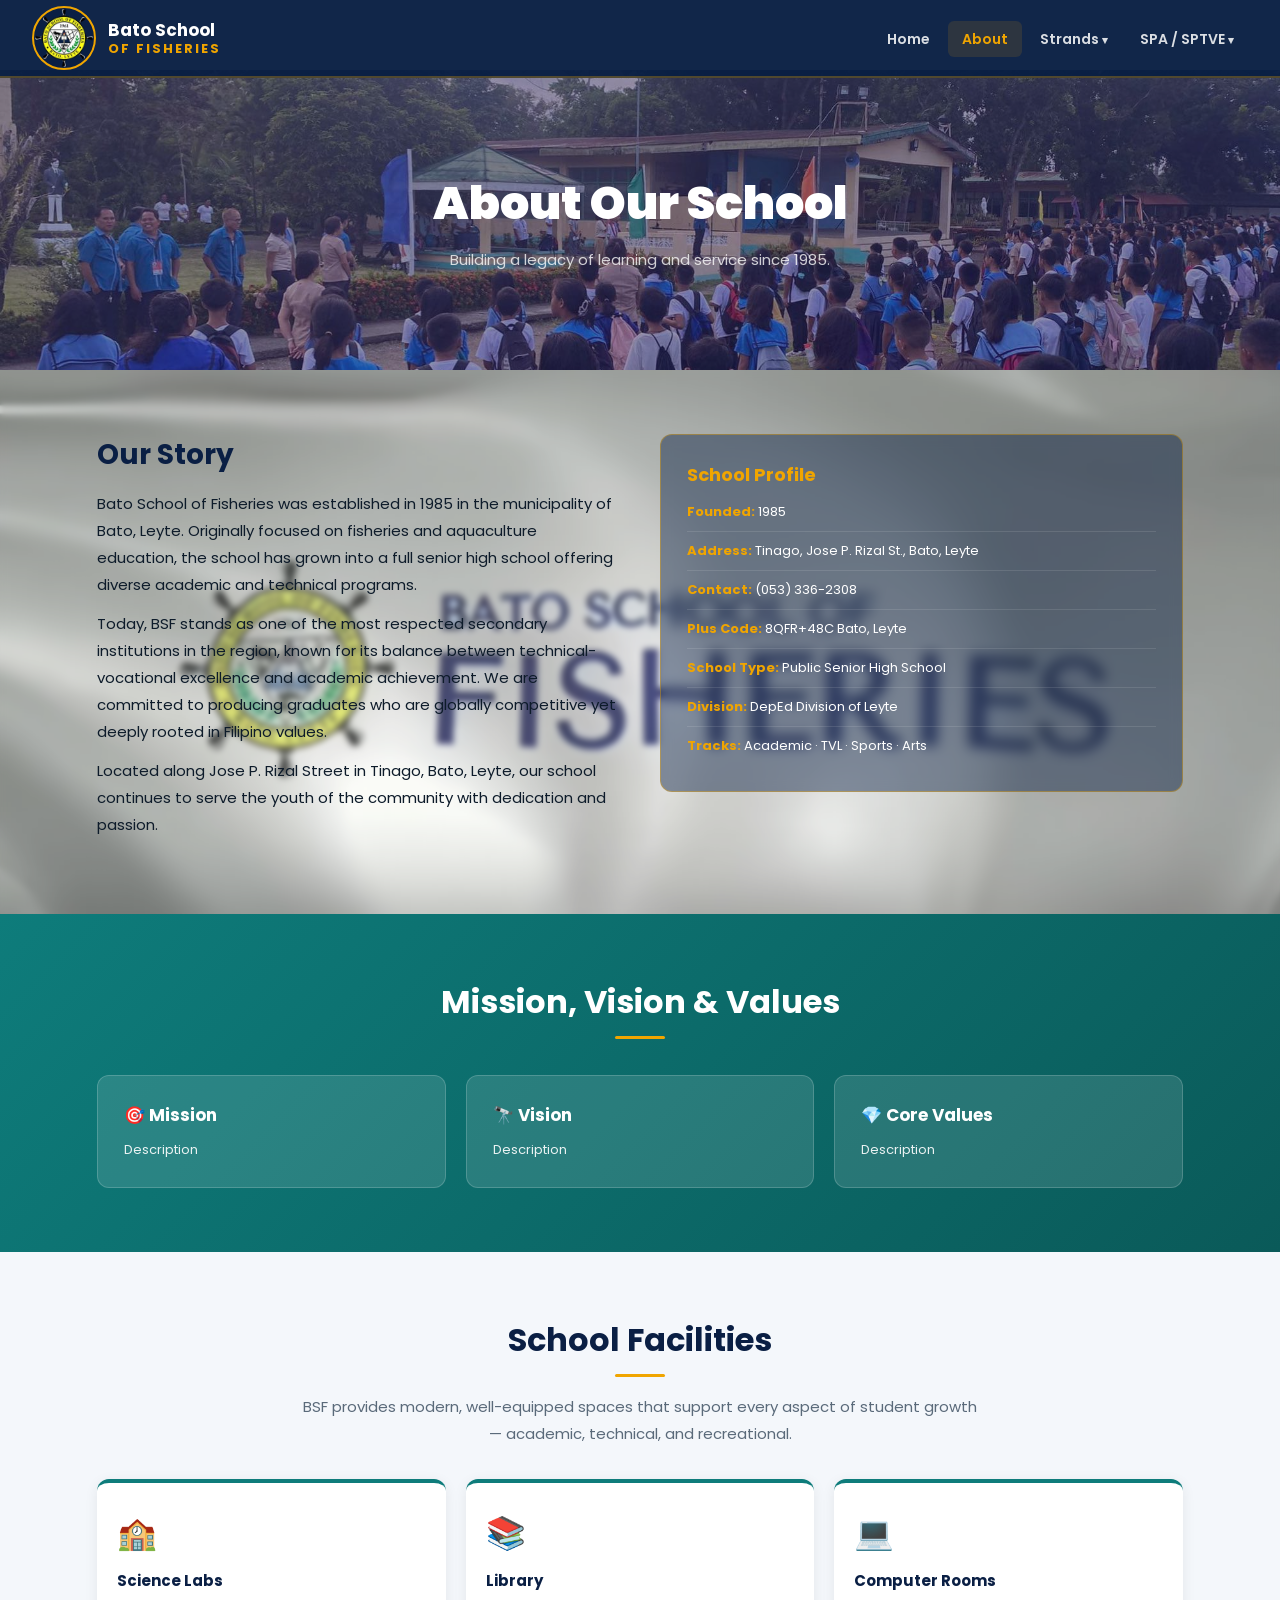
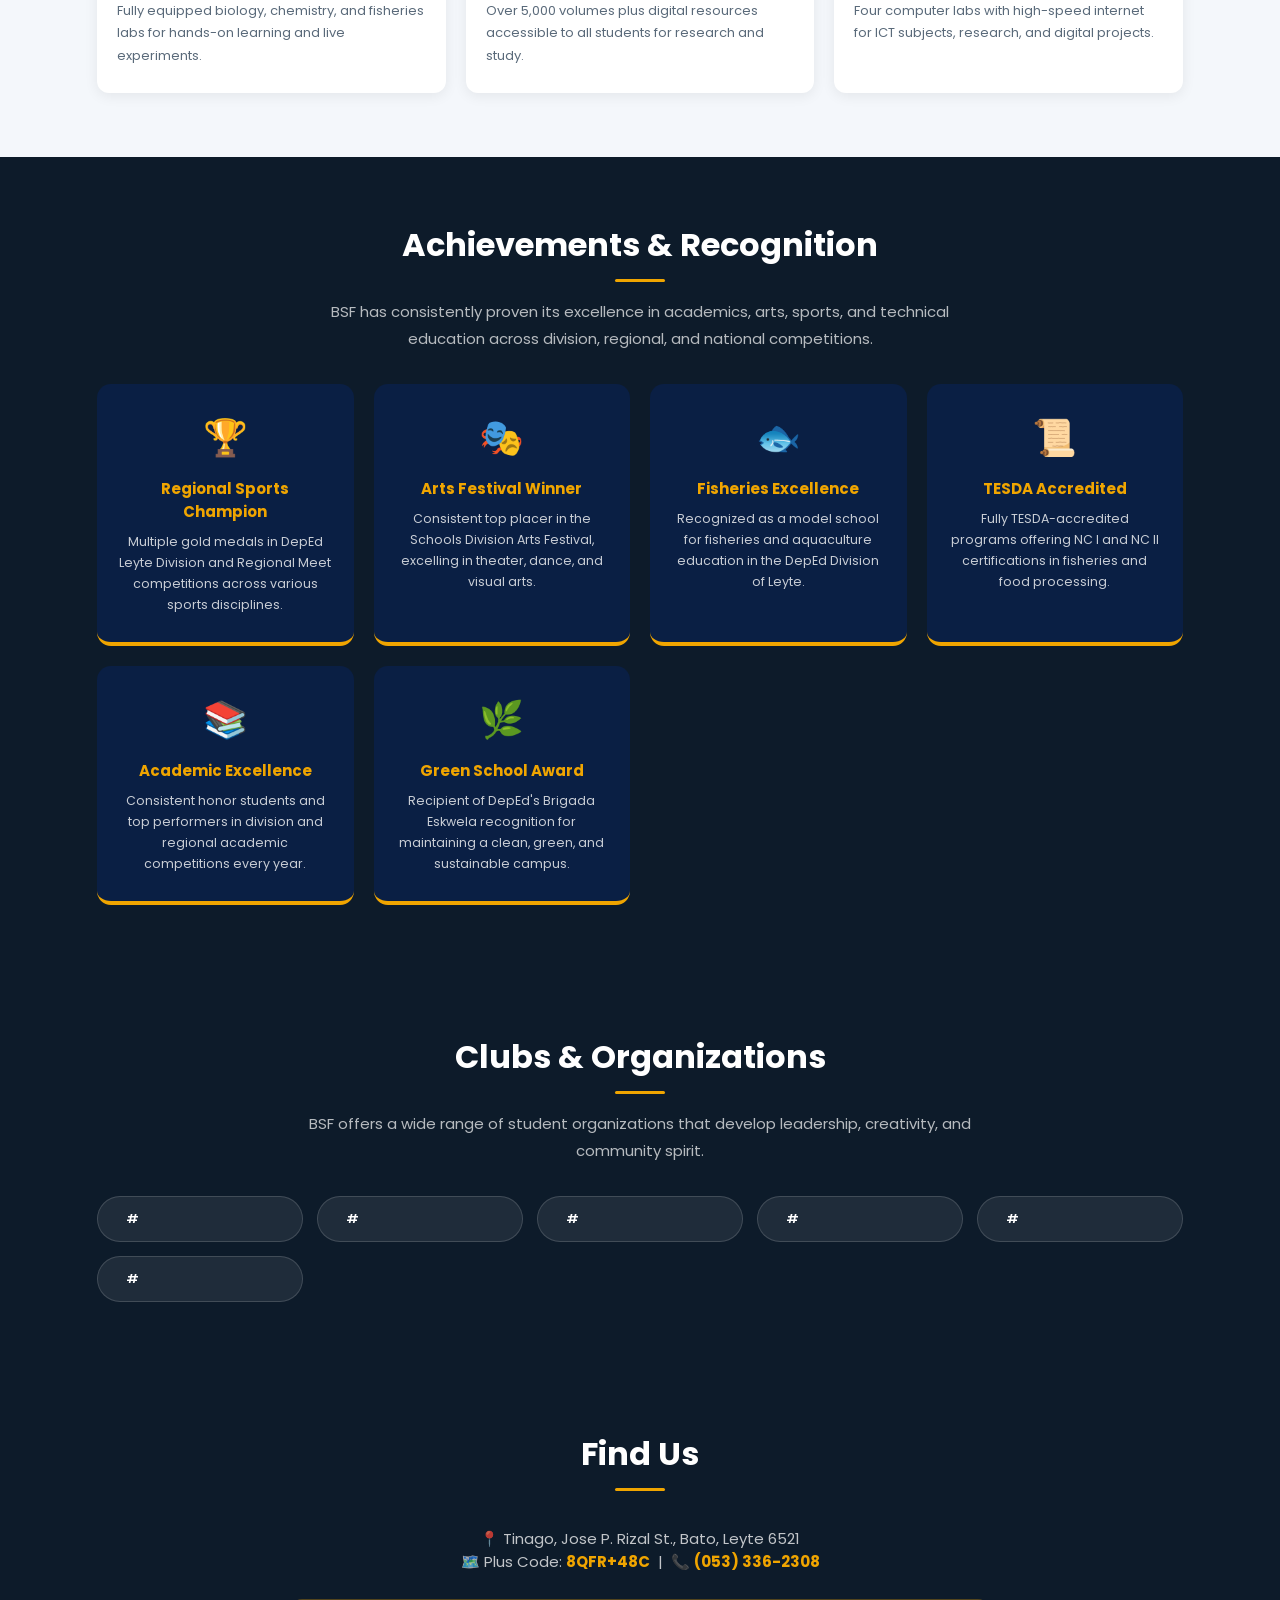
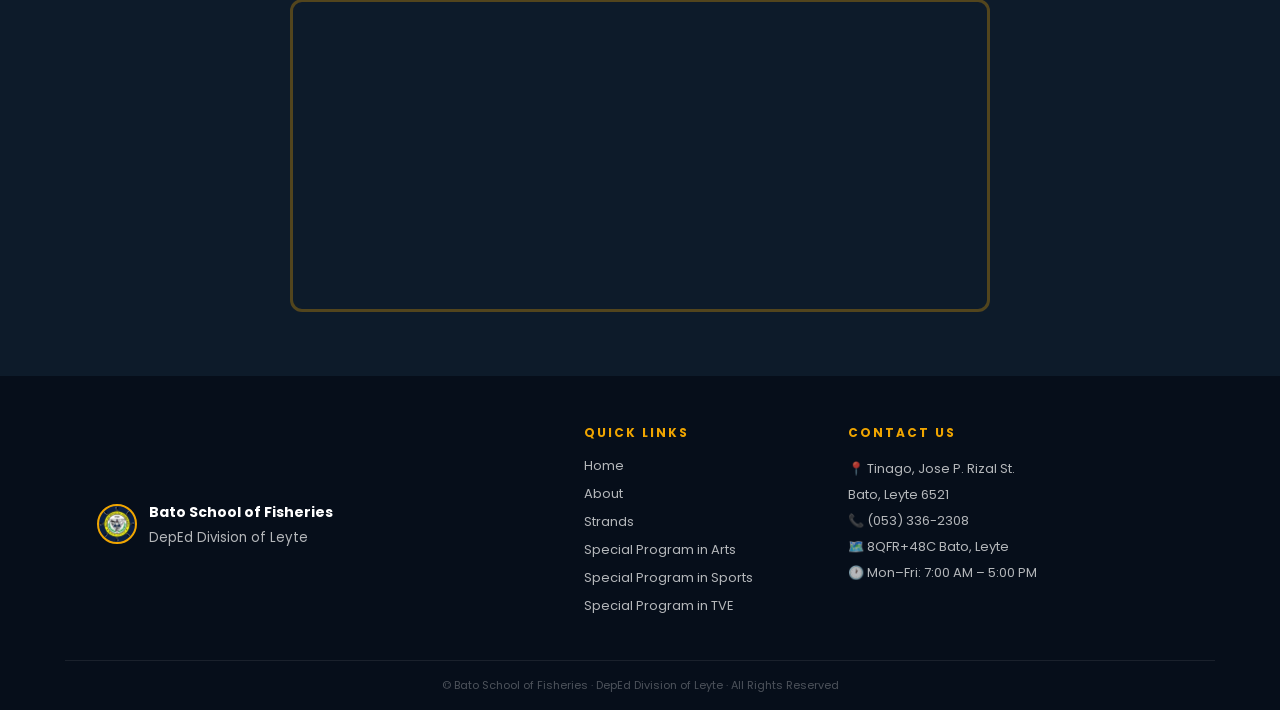
==== about.html @ 80e3314a "Initial commit without oversized video history" ====
<!DOCTYPE html>
<html lang="en">
<head>
  <meta charset="UTF-8" />
  <meta name="viewport" content="width=device-width, initial-scale=1.0" />
  <title>About — Bato School of Fisheries</title>
  <link rel="stylesheet" href="style.css" />
  <style>
    /* ── TIMELINE ── */
    .timeline {
      position: relative;
      max-width: 780px;
      margin: 0 auto;
      padding: 10px 0;
    }
    .timeline::before {
      content: '';
      position: absolute;
      left: 50%;
      top: 0; bottom: 0;
      width: 3px;
      background: linear-gradient(to bottom, var(--gold), var(--teal));
      transform: translateX(-50%);
      border-radius: 2px;
    }
    .tl-item {
      display: flex;
      justify-content: flex-end;
      padding-right: calc(50% + 28px);
      margin-bottom: 36px;
      position: relative;
      opacity: 0;
      transform: translateX(-24px);
      transition: opacity 0.6s ease, transform 0.6s ease;
    }
    .tl-item.right {
      justify-content: flex-start;
      padding-right: 0;
      padding-left: calc(50% + 28px);
      transform: translateX(24px);
    }
    .tl-item.visible {
      opacity: 1;
      transform: translateX(0);
    }
    .tl-dot {
      position: absolute;
      left: 50%;
      top: 16px;
      width: 16px; height: 16px;
      background: var(--gold);
      border: 3px solid var(--white);
      border-radius: 50%;
      transform: translateX(-50%);
      box-shadow: 0 0 0 3px var(--gold);
      z-index: 2;
    }
    .tl-card {
      background: var(--white);
      border-radius: 12px;
      padding: 16px 20px;
      max-width: 300px;
      box-shadow: 0 4px 18px rgba(0,0,0,0.09);
      border-top: 4px solid var(--teal);
    }
    .tl-item.right .tl-card { border-top-color: var(--gold); }
    .tl-year {
      font-size: 12px;
      font-weight: 800;
      color: var(--teal);
      text-transform: uppercase;
      letter-spacing: 1.5px;
      margin-bottom: 5px;
    }
    .tl-item.right .tl-year { color: var(--gold); }
    .tl-card h4 { font-size: 14px; font-weight: 700; color: var(--navy); margin-bottom: 5px; }
    .tl-card p  { font-size: 12.5px; color: var(--gray); line-height: 1.6; }

    @media (max-width: 600px) {
      .timeline::before { left: 18px; }
      .tl-item, .tl-item.right {
        justify-content: flex-start;
        padding-left: 48px;
        padding-right: 0;
        transform: translateY(16px);
      }
      .tl-dot { left: 18px; }
      .tl-card { max-width: 100%; }
    }

    /* ── ACHIEVEMENTS ── */
    .achieve-grid {
      display: grid;
      grid-template-columns: repeat(auto-fit, minmax(220px, 1fr));
      gap: 20px;
    }
    .achieve-card {
      background: var(--navy);
      border-radius: 14px;
      padding: 26px 22px;
      text-align: center;
      border-bottom: 4px solid var(--gold);
      transition: transform 0.3s ease, box-shadow 0.3s ease;
    }
    .achieve-card:hover { transform: translateY(-5px); box-shadow: 0 12px 30px rgba(0,0,0,0.18); }
    .achieve-icon { font-size: 36px; margin-bottom: 12px; display: block; }
    .achieve-card h4 { font-size: 15px; font-weight: 700; color: var(--gold); margin-bottom: 8px; }
    .achieve-card p  { font-size: 12.5px; color: rgba(255,255,255,0.78); line-height: 1.7; }

    /* ── CLUBS ── */
    .clubs-grid {
      display: grid;
      grid-template-columns: repeat(auto-fit, minmax(175px, 1fr));
      gap: 14px;
    }
    .club-pill {
      display: flex;
      align-items: center;
      gap: 10px;
      background: rgba(255,255,255,0.08);
      border: 1.5px solid rgba(255,255,255,0.15);
      border-radius: 50px;
      padding: 12px 18px;
      font-size: 13px;
      font-weight: 600;
      color: var(--white);
      transition: background 0.25s ease, border-color 0.25s ease, transform 0.25s ease;
    }
    .club-pill:hover {
      background: rgba(240,165,0,0.15);
      border-color: var(--gold);
      transform: translateY(-2px);
    }
    .club-pill span { font-size: 20px; flex-shrink: 0; }
  </style>
</head>
<body>

<nav class="navbar">
  <a href="index.html" class="nav-brand">
    <div class="logo-circle">
      <img src="Pictures/bsflogoo.png" alt="BSF Logo">
    </div>
    <div class="school-name">
      <span class="top">Bato School</span>
      <span class="bot">of Fisheries</span>
    </div>
  </a>
  <ul class="nav-menu" id="navMenu">
    <li><a href="index.html">Home</a></li>
    <li><a href="about.html">About</a></li>
    <li class="dropdown">
      <a href="strands.html" class="spa-btn">Strands</a>
      <div class="dropdown-box">
        <span class="dropdown-label">Academic Track</span>
        <a href="strands.html?tab=academic#humss">🎓 HUMSS &amp; Comm Arts</a>
        <a href="strands.html?tab=academic#abm">💼 Business &amp; Entrep</a>
        <a href="strands.html?tab=academic#stem">🔬 STEM</a>
        <hr class="dropdown-divider">
        <span class="dropdown-label">Tech-Vocational Track</span>
        <a href="strands.html?tab=techpro#agriculture-fishery">🐟 Agriculture &amp; Fishery</a>
        <a href="strands.html?tab=techpro#family-consumer">🏠 Family &amp; Consumer Sci</a>
        <a href="strands.html?tab=techpro#industrial-arts">🛠️ Industrial Arts</a>
        <hr class="dropdown-divider">
        <span class="dropdown-label">Alternative Learning</span>
        <a href="strands.html?tab=als#als-block">📋 ALS</a>
      </div>
    </li>
    <li class="dropdown">
      <a href="#" class="spa-btn">SPA / SPTVE</a>
      <div class="dropdown-box">
        <span class="dropdown-label">Special Program in Arts</span>
        <a href="arts.html">Special Program in Arts</a>
        <hr class="dropdown-divider">
        <span class="dropdown-label">Special Program in Sports</span>
        <a href="sports.html">Special Program in Sports</a>
        <hr class="dropdown-divider">
        <span class="dropdown-label">Technical-Vocational</span>
        <a href="sptve.html">Special Program in TVE</a>
      </div>
    </li>
  </ul>
  <div class="hamburger" id="hamburger">
    <span></span><span></span><span></span>
  </div>
</nav>

<div class="page-body">

  <!-- HERO -->
  <div class="inner-hero about-hero">
    <div class="overlay"></div>
    <div class="inner-hero-text">
      <h1>About Our School</h1>
      <p>Building a legacy of learning and service since 1985.</p>
    </div>
  </div>

  <!-- OUR STORY -->
  <section class="sec-light" style="background-image: url('Pictures/Bato School of Fisheries.jpg'); background-size: cover; background-position: center; position: relative;">
    <div style="position:absolute; inset:0; backdrop-filter: blur(3px); background: rgba(255,255,255,0.26);"></div>
    <div class="container" style="position:relative; z-index:1;">
      <div class="two-col">
        <div class="about-text">
          <h2>Our Story</h2>
          <p>Bato School of Fisheries was established in 1985 in the municipality of Bato, Leyte. Originally focused on fisheries and aquaculture education, the school has grown into a full senior high school offering diverse academic and technical programs.</p>
          <p>Today, BSF stands as one of the most respected secondary institutions in the region, known for its balance between technical-vocational excellence and academic achievement. We are committed to producing graduates who are globally competitive yet deeply rooted in Filipino values.</p>
          <p>Located along Jose P. Rizal Street in Tinago, Bato, Leyte, our school continues to serve the youth of the community with dedication and passion.</p>
        </div>
        <div class="info-box" style="background: rgba(10,31,68,0.45); backdrop-filter: blur(6px); border: 1px solid rgba(240,165,0,0.4);">
          <h3>School Profile</h3>
          <ul>
            <li><b>Founded:</b> 1985</li>
            <li><b>Address:</b> Tinago, Jose P. Rizal St., Bato, Leyte</li>
            <li><b>Contact:</b> (053) 336-2308</li>
            <li><b>Plus Code:</b> 8QFR+48C Bato, Leyte</li>
            <li><b>School Type:</b> Public Senior High School</li>
            <li><b>Division:</b> DepEd Division of Leyte</li>
            <li><b>Tracks:</b> Academic · TVL · Sports · Arts </li>
          </ul>
        </div>
      </div>
    </div>
  </section>

  <!-- MISSION VISION VALUES -->
  <section class="sec-teal">
    <div class="container">
      <h2 class="sec-title white">Mission, Vision &amp; Values</h2>
      <div class="mvv">
        <div class="mvv-card"><h3>🎯 Mission</h3><p>Description</p></div>
        <div class="mvv-card"><h3>🔭 Vision</h3><p>Description</p></div>
        <div class="mvv-card"><h3>💎 Core Values</h3><p>Description</p></div>
      </div>
    </div>
  </section>

  <!-- SCHOOL FACILITIES — clean cards, no photo placeholders -->
  <section class="sec-light">
    <div class="container">
      <h2 class="sec-title">School Facilities</h2>
      <p class="sec-desc">BSF provides modern, well-equipped spaces that support every aspect of student growth — academic, technical, and recreational.</p>
      <div class="cards">
        <div class="card reveal-card"><div class="card-icon">🏫</div><h3>Science Labs</h3><p>Fully equipped biology, chemistry, and fisheries labs for hands-on learning and live experiments.</p></div>
        <div class="card reveal-card"><div class="card-icon">📚</div><h3>Library</h3><p>Over 5,000 volumes plus digital resources accessible to all students for research and study.</p></div>
        <div class="card reveal-card"><div class="card-icon">💻</div><h3>Computer Rooms</h3><p>Four computer labs with high-speed internet for ICT subjects, research, and digital projects.</p></div>
        
      </div>
    </div>
  </section>

  <!-- ACHIEVEMENTS & AWARDS -->
  <section class="sec-dark reveal">
    <div class="container">
      <h2 class="sec-title white">Achievements &amp; Recognition</h2>
      <p class="sec-desc" style="color:rgba(255,255,255,0.7);">BSF has consistently proven its excellence in academics, arts, sports, and technical education across division, regional, and national competitions.</p>
      <div class="achieve-grid">
        <div class="achieve-card reveal-card">
          <span class="achieve-icon">🏆</span>
          <h4>Regional Sports Champion</h4>
          <p>Multiple gold medals in DepEd Leyte Division and Regional Meet competitions across various sports disciplines.</p>
        </div>
        <div class="achieve-card reveal-card">
          <span class="achieve-icon">🎭</span>
          <h4>Arts Festival Winner</h4>
          <p>Consistent top placer in the Schools Division Arts Festival, excelling in theater, dance, and visual arts.</p>
        </div>
        <div class="achieve-card reveal-card">
          <span class="achieve-icon">🐟</span>
          <h4>Fisheries Excellence</h4>
          <p>Recognized as a model school for fisheries and aquaculture education in the DepEd Division of Leyte.</p>
        </div>
        <div class="achieve-card reveal-card">
          <span class="achieve-icon">📜</span>
          <h4>TESDA Accredited</h4>
          <p>Fully TESDA-accredited programs offering NC I and NC II certifications in fisheries and food processing.</p>
        </div>
        <div class="achieve-card reveal-card">
          <span class="achieve-icon">📚</span>
          <h4>Academic Excellence</h4>
          <p>Consistent honor students and top performers in division and regional academic competitions every year.</p>
        </div>
        <div class="achieve-card reveal-card">
          <span class="achieve-icon">🌿</span>
          <h4>Green School Award</h4>
          <p>Recipient of DepEd's Brigada Eskwela recognition for maintaining a clean, green, and sustainable campus.</p>
        </div>
      </div>
    </div>
  </section>


      </div>
    </div>
  </section>

  <!-- CLUBS & ORGANIZATIONS -->
  <section class="sec-dark reveal">
    <div class="container">
      <h2 class="sec-title white">Clubs &amp; Organizations</h2>
      <p class="sec-desc" style="color:rgba(255,255,255,0.7);">BSF offers a wide range of student organizations that develop leadership, creativity, and community spirit.</p>
      <div class="clubs-grid">
        <div class="club-pill reveal-card"><span></span># </div>
        <div class="club-pill reveal-card"><span></span>#</div>
        <div class="club-pill reveal-card"><span></span>#</div>
        <div class="club-pill reveal-card"><span></span>#</div>
        <div class="club-pill reveal-card"><span></span>#</div>
        <div class="club-pill reveal-card"><span></span>#</div>

      </div>
    </div>
  </section>

  <!-- FIND US -->
  <section class="sec-dark">
    <div class="container" style="text-align:center;">
      <h2 class="sec-title white">Find Us</h2>
      <p style="color:rgba(255,255,255,0.75); font-size:15px; margin-bottom:26px;">
        📍 Tinago, Jose P. Rizal St., Bato, Leyte 6521<br>
        🗺️ Plus Code: <strong style="color:var(--gold);">8QFR+48C</strong> &nbsp;|&nbsp;
        📞 <strong style="color:var(--gold);">(053) 336-2308</strong>
      </p>
      <div style="border-radius:12px; overflow:hidden; max-width:700px; margin:0 auto; border:3px solid rgba(240,165,0,0.3);">
        <iframe src="https://maps.google.com/maps?q=8QFR%2B48C+Bato+Leyte&output=embed"
          width="100%" height="300" style="border:0;" allowfullscreen="" loading="lazy"></iframe>
      </div>
    </div>
  </section>

</div>

<footer class="footer">
  <div class="footer-grid">
    <div class="footer-brand footer-col">
      <div class="logo-circle" style="width:40px;height:40px;">
        <img src="Pictures/bsflogoo.png" alt="BSF Logo">
      </div>
      <div><strong style="color:white;font-size:14px;">Bato School of Fisheries</strong><br><small>DepEd Division of Leyte</small></div>
    </div>
    <div class="footer-col">
      <h4>Quick Links</h4>
      <a href="index.html">Home</a>
      <a href="about.html">About</a>
      <a href="strands.html">Strands</a>
      <a href="arts.html">Special Program in Arts</a>
      <a href="sports.html">Special Program in Sports</a>
      <a href="sptve.html">Special Program in TVE</a>
    </div>
    <div class="footer-col">
      <h4>Contact Us</h4>
      <p>📍 Tinago, Jose P. Rizal St.<br>Bato, Leyte 6521<br>📞 (053) 336-2308<br>🗺️ 8QFR+48C Bato, Leyte<br>🕐 Mon–Fri: 7:00 AM – 5:00 PM</p>
    </div>
  </div>
  <div class="footer-bottom">© Bato School of Fisheries · DepEd Division of Leyte · All Rights Reserved</div>
</footer>

<script src="script.js"></script>
<script>
  // Timeline scroll-reveal animation
  var tlItems = document.querySelectorAll('.tl-item');
  if (tlItems.length) {
    var tlObserver = new IntersectionObserver(function(entries) {
      entries.forEach(function(entry, i) {
        if (entry.isIntersecting) {
          setTimeout(function() {
            entry.target.classList.add('visible');
          }, i * 120);
          tlObserver.unobserve(entry.target);
        }
      });
    }, { threshold: 0.15, rootMargin: '0px 0px -30px 0px' });
    tlItems.forEach(function(el) { tlObserver.observe(el); });
  }
</script>
</body>
</html>
---- style.css ----
/* Google Fonts */
@import url('https://fonts.googleapis.com/css2?family=Poppins:wght@400;600;700;900&display=swap');

/* ── Variables ── */
:root {
  --navy: #0a1f44;
  --teal: #0e7c7b;
  --gold: #f0a500;
  --white: #ffffff;
  --light: #f4f7fb;
  --dark: #0d1b2a;
  --gray: #5a6a7a;
}

/* ── Reset ── */
* { margin: 0; padding: 0; box-sizing: border-box; }
body { font-family: 'Poppins', sans-serif; color: #222; }
a { text-decoration: none; color: inherit; }
ul { list-style: none; }
img { max-width: 100%; display: block; }


/* ── NAVBAR ── */
.navbar {
  position: fixed;
  top: 0; left: 0; right: 0;
  height: 78px;
  background: rgba(10, 31, 68, 0.97);
  border-bottom: 2px solid rgba(240, 165, 0, 0.3);
  display: flex;
  align-items: center;
  justify-content: space-between;
  padding: 0 32px;
  z-index: 1000;
}

.nav-brand {
  display: flex;
  align-items: center;
  gap: 12px;
  transition: opacity 0.2s;
}
.nav-brand:hover { opacity: 0.88; }

.logo-circle {
  width: 64px;
  height: 64px;
  border-radius: 50%;
  border: 2px solid var(--gold);
  overflow: hidden;
  flex-shrink: 0;
  background: var(--navy);
}
.logo-circle img {
  width: 100%;
  height: 100%;
  object-fit: cover;
  object-position: center;
}

.school-name .top { display: block; font-size: 17px; font-weight: 700; color: var(--white); line-height: 1.3; }
.school-name .bot { display: block; font-size: 13px; font-weight: 700; color: var(--gold); letter-spacing: 2px; text-transform: uppercase; line-height: 1.3; }

.nav-menu {
  display: flex;
  align-items: center;
  gap: 4px;
}
.nav-menu a {
  padding: 8px 14px;
  font-size: 14px;
  font-weight: 600;
  color: rgba(255,255,255,0.85);
  border-radius: 6px;
  transition: color 0.25s ease, background 0.25s ease;
  white-space: nowrap;
}
.nav-menu a:hover,
.nav-menu a.active {
  color: var(--gold);
  background: rgba(240,165,0,0.12);
}

/* ── DROPDOWN ── */
.dropdown { position: relative; }
.dropdown > a::after { content: ' ▾'; font-size: 11px; }

.dropdown-box {
  display: none;
  position: absolute;
  top: calc(100% + 8px);
  right: 0;
  background: var(--navy);
  border: 1px solid rgba(240,165,0,0.2);
  border-radius: 8px;
  min-width: 260px;
  box-shadow: 0 8px 24px rgba(0,0,0,0.5);
  z-index: 9999;
  overflow: hidden;
  animation: dropdownFade 0.2s ease;
}

@keyframes dropdownFade {
  from { opacity: 0; transform: translateY(-6px); }
  to   { opacity: 1; transform: translateY(0); }
}

.dropdown-box a {
  display: block;
  padding: 11px 18px;
  font-size: 13px;
  border-left: 3px solid transparent;
  border-radius: 0;
  transition: background 0.2s ease, border-left-color 0.2s ease, color 0.2s ease;
}
.dropdown-box a:hover {
  background: rgba(14,124,123,0.2);
  border-left-color: var(--teal);
  color: var(--white);
}
.dropdown:hover .dropdown-box { display: block; }

/* Dropdown section labels */
.dropdown-label {
  display: block;
  padding: 8px 18px 4px;
  font-size: 10px;
  font-weight: 700;
  color: rgba(240, 165, 0, 0.7);
  letter-spacing: 2px;
  text-transform: uppercase;
}

.dropdown-divider {
  border: none;
  border-top: 1px solid rgba(255, 255, 255, 0.08);
  margin: 4px 18px;
}

.hamburger { display: none; flex-direction: column; gap: 5px; cursor: pointer; }
.hamburger span {
  width: 24px; height: 2px;
  background: var(--white);
  border-radius: 2px;
  transition: transform 0.3s ease, opacity 0.3s ease;
}


/* ── PAGE BODY ── */
.page-body { padding-top: 70px; }


/* ── HOME HERO ── */
.hero {
  position: relative;
  min-height: calc(100vh - 70px);
  display: flex;
  align-items: center;
  background-image: url('Pictures/bsfmainlogoo.jpg');
  background-size: cover;
  background-position: center;
  background-color: var(--navy);
}
.hero .overlay {
  position: absolute;
  inset: 0;
  background: linear-gradient(110deg, rgba(10,31,68,0.88) 40%, rgba(14,124,123,0.35));
}
.hero-content { position: relative; z-index: 2; padding: 60px 80px; max-width: 640px; }
.hero-tag  { font-size: 17px; text-transform: uppercase; letter-spacing: 4px; color: var(--gold); font-weight: 700; margin-bottom: 12px; }
.hero-title { font-size: clamp(36px, 6vw, 68px); font-weight: 900; color: var(--white); line-height: 1.1; margin-bottom: 18px; }
.hero-title span { color: var(--gold); }
.hero-desc { font-size: 16px; color: rgba(255,255,255,0.82); line-height: 1.8; margin-bottom: 30px; }
.hero-btns { display: flex; gap: 14px; flex-wrap: wrap; }

.btn-gold {
  padding: 13px 28px; background: var(--gold); color: var(--navy);
  border: none; border-radius: 8px; font-size: 14px; font-weight: 700;
  font-family: 'Poppins', sans-serif; cursor: pointer;
  transition: background 0.3s ease, transform 0.3s ease, box-shadow 0.3s ease;
}
.btn-gold:hover { background: #ffc62d; transform: translateY(-2px); box-shadow: 0 6px 20px rgba(240,165,0,0.35); }

.btn-outline {
  padding: 13px 28px; background: transparent; color: var(--white);
  border: 2px solid rgba(255,255,255,0.45); border-radius: 8px; font-size: 14px; font-weight: 700;
  font-family: 'Poppins', sans-serif; cursor: pointer;
  transition: border-color 0.3s ease, color 0.3s ease, transform 0.3s ease;
}
.btn-outline:hover { border-color: var(--gold); color: var(--gold); transform: translateY(-2px); }


/* ── INNER HERO ── */
.inner-hero {
  position: relative;
  height: 300px;
  display: flex; align-items: center; justify-content: center;
  text-align: center;
  background-size: cover; background-position: center;
  background-color: var(--navy);
}
.inner-hero .overlay { position: absolute; inset: 0; background: rgba(10,31,68,0.75); }
.strand-hero .overlay { background: rgba(10,31,68,0.65); }
.inner-hero-text { position: relative; z-index: 2; }
.inner-hero-text h1 { font-size: clamp(26px, 4vw, 46px); font-weight: 900; color: var(--white); margin-bottom: 10px; }
.inner-hero-text p  { font-size: 15px; color: rgba(255,255,255,0.78); }

.about-hero  { background-image: url('Pictures/aboutlogo.jpg'); }
.strand-hero { background-image: url('Pictures/.jpg'); }
.arts-hero   { background-image: url('Pictures/SPABG.jpg'); }
.sports-hero { background-image: url('Pictures/SPSbg.jpg'); }
.sptve-hero  { background-image: url('Pictures/SPTVEbg.jpg'); }
.arts-hero   .overlay { background: rgba(45,27,78,0.45); }
.sports-hero .overlay { background: rgba(45,27,78,0.45); }
.about-hero  .overlay { background: rgba(45,27,78,0.45); }
.strand-hero .overlay { background: rgba(45,27,78,0.45); }
.sptve-hero  .overlay { background: rgba(10,60,98,0.55); }


/* ── SECTIONS ── */
.sec-light { background: var(--light); padding: 64px 0; }
.sec-dark  { background: var(--dark);  padding: 64px 0; color: var(--white); }
.sec-teal  { background: linear-gradient(135deg, #0e7c7b, #0a5a59); padding: 64px 0; color: var(--white); }

.container { max-width: 1150px; margin: 0 auto; padding: 0 32px; }

.sec-title { font-size: clamp(22px, 3vw, 32px); font-weight: 700; text-align: center; color: var(--navy); margin-bottom: 36px; }
.sec-title::after { content: ''; display: block; width: 50px; height: 3px; background: var(--gold); margin: 10px auto 0; border-radius: 2px; }
.sec-title.white { color: var(--white); }

.sec-desc { text-align: center; max-width: 680px; margin: -20px auto 32px; font-size: 15px; color: var(--gray); line-height: 1.8; }


/* ── SCROLL REVEAL ── */
.reveal {
  opacity: 0;
  transform: translateY(28px);
  transition: opacity 0.65s ease, transform 0.65s ease;
}
.reveal.visible {
  opacity: 1;
  transform: translateY(0);
}

.reveal-card {
  opacity: 0;
  transform: translateY(20px);
  transition: opacity 0.5s ease, transform 0.5s ease;
}
.reveal-card.visible {
  opacity: 1;
  transform: translateY(0);
}


/* ── CARDS ── */
.cards { display: grid; grid-template-columns: repeat(auto-fit, minmax(210px, 1fr)); gap: 20px; }

.card {
  background: var(--white); border-radius: 12px; padding: 26px 20px;
  border-top: 4px solid var(--teal);
  box-shadow: 0 3px 14px rgba(0,0,0,0.07);
  transition: transform 0.3s ease, box-shadow 0.3s ease, opacity 0.5s ease;
}
.card:hover { transform: translateY(-5px); box-shadow: 0 10px 28px rgba(0,0,0,0.12); }
.card.dark { background: rgba(255,255,255,0.07); border-top-color: var(--gold); color: var(--white); }
.card.teal { background: rgba(255,255,255,0.13); border-top-color: var(--white); color: var(--white); }
.card-icon { font-size: 32px; margin-bottom: 12px; }
.card h3   { font-size: 15px; font-weight: 700; margin-bottom: 8px; color: var(--navy); }
.card.dark h3, .card.teal h3 { color: var(--gold); }
.card p    { font-size: 13px; line-height: 1.7; color: var(--gray); }
.card.dark p, .card.teal p { color: rgba(255,255,255,0.8); }


/* ── STATS ── */
.stats { display: flex; justify-content: space-around; flex-wrap: wrap; gap: 24px; text-align: center; }
.stat-num   { display: block; font-size: 44px; font-weight: 900; color: var(--gold); }
.stat-label { display: block; font-size: 12px; color: rgba(255,255,255,0.65); text-transform: uppercase; letter-spacing: 2px; margin-top: 4px; }


/* ── NEWS ── */
.news-list { max-width: 760px; margin: 0 auto; display: flex; flex-direction: column; gap: 16px; }
.news-item { background: var(--white); border-radius: 10px; padding: 20px 24px; border-left: 5px solid var(--teal); box-shadow: 0 2px 10px rgba(0,0,0,0.06); transition: transform 0.3s ease, box-shadow 0.3s ease; }
.news-item:hover { transform: translateX(4px); box-shadow: 0 4px 16px rgba(0,0,0,0.1); }
.news-date    { font-size: 11px; color: var(--teal); font-weight: 700; letter-spacing: 1px; text-transform: uppercase; }
.news-item h4 { font-size: 15px; font-weight: 700; color: var(--navy); margin: 6px 0; }
.news-item p  { font-size: 13px; color: var(--gray); line-height: 1.7; }


/* ── ABOUT PAGE ── */
.two-col { display: grid; grid-template-columns: 1fr 1fr; gap: 40px; align-items: start; }
.about-text h2 { font-size: 28px; font-weight: 700; color: var(--navy); margin-bottom: 14px; }
.about-text p  { font-size: 15px; color: var(--dark); line-height: 1.8; margin-bottom: 12px; }
.info-box { background: var(--navy); border-radius: 12px; padding: 26px; color: var(--white); }
.info-box h3 { font-size: 18px; color: var(--gold); margin-bottom: 14px; }
.info-box li { font-size: 13px; padding-bottom: 9px; margin-bottom: 9px; border-bottom: 1px solid rgba(255,255,255,0.1); }
.info-box li:last-child { border-bottom: none; padding-bottom: 0; }
.info-box b  { color: var(--gold); }
.mvv { display: grid; grid-template-columns: repeat(auto-fit, minmax(220px, 1fr)); gap: 20px; }
.mvv-card { background: rgba(255,255,255,0.12); border-radius: 12px; padding: 26px; border: 1px solid rgba(255,255,255,0.18); }
.mvv-card h3 { font-size: 17px; font-weight: 700; margin-bottom: 10px; }
.mvv-card p  { font-size: 13px; line-height: 1.8; opacity: 0.9; }


/* ── STRAND TABS ── */
.tabs { display: flex; justify-content: center; gap: 10px; margin-bottom: 36px; flex-wrap: wrap; }
.tab-btn {
  padding: 10px 22px; border: 2px solid var(--teal); border-radius: 30px;
  background: transparent; color: var(--teal); font-size: 14px; font-weight: 700;
  font-family: 'Poppins', sans-serif; cursor: pointer;
  transition: background 0.3s ease, color 0.3s ease, transform 0.2s ease;
}
.tab-btn:hover { transform: translateY(-2px); }
.tab-btn:hover, .tab-btn.active { background: var(--teal); color: var(--white); }
.tab-panel { display: none; }
.tab-panel.active { display: block; animation: fadeUp 0.4s ease; }

.strand-block { background: var(--navy); border-radius: 12px; padding: 22px 26px; margin-bottom: 28px; border-left: 5px solid var(--gold); transition: transform 0.3s ease, box-shadow 0.3s ease; }
.strand-block:hover { transform: translateX(4px); box-shadow: 0 4px 20px rgba(0,0,0,0.15); }
.strand-block h3 { font-size: 20px; color: var(--white); margin-bottom: 6px; }
.strand-block p  { font-size: 13px; color: rgba(255,255,255,0.75); line-height: 1.7; }

.strand-group { margin-bottom: 36px; border-radius: 12px; overflow: hidden; box-shadow: 0 3px 14px rgba(0,0,0,0.09); transition: box-shadow 0.3s ease; }
.strand-group:hover { box-shadow: 0 8px 28px rgba(0,0,0,0.14); }
.strand-header { display: flex; align-items: flex-start; gap: 16px; padding: 18px 22px; color: var(--white); }
.strand-header h4 { font-size: 16px; font-weight: 700; margin-bottom: 4px; }
.strand-header p  { font-size: 13px; opacity: 0.85; line-height: 1.6; }
.strand-badge { font-size: 12px; font-weight: 900; background: rgba(255,255,255,0.18); padding: 5px 11px; border-radius: 6px; white-space: nowrap; flex-shrink: 0; margin-top: 2px; }
.strand-group .cards { padding: 16px 16px 20px; background: var(--light); }

.gas-color     { background: linear-gradient(135deg, #1a5276, #2980b9); }
.humss-color   { background: linear-gradient(135deg, #6c3483, #9b59b6); }
.stem-color    { background: linear-gradient(135deg, #1a5e20, #27ae60); }
.abm-color     { background: linear-gradient(135deg, #784212, #e67e22); }
.fishery-color { background: linear-gradient(135deg, #0a3d62, #1e6fa1); }
.he-color      { background: linear-gradient(135deg, #922b21, #e74c3c); }
.ict-color     { background: linear-gradient(135deg, #1f618d, #2e86c1); }
.ia-color      { background: linear-gradient(135deg, #4d5656, #717d7e); }


/* ── VIDEO WRAPPER ── */
.video-wrapper {
  max-width: 560px;
  margin: 0 auto;
  border: 2px solid var(--gold);
  border-radius: 10px;
  overflow: hidden;
  box-shadow: 0 0 0 6px rgba(240, 165, 0, 0.15);
  transition: box-shadow 0.3s ease;
}
.video-wrapper:hover {
  box-shadow: 0 0 0 8px rgba(240, 165, 0, 0.25);
}
.video-wrapper video {
  width: 100%;
  display: block;
}


/* ── FOOTER ── */
.footer { background: #060e1a; color: rgba(255,255,255,0.7); padding: 48px 0 0; }
.footer-grid { max-width: 1150px; margin: 0 auto; padding: 0 32px 36px; display: grid; grid-template-columns: 2fr 1fr 1.5fr; gap: 40px; border-bottom: 1px solid rgba(255,255,255,0.08); }
.footer-brand { display: flex; align-items: center; gap: 12px; }
.footer-col h4 { color: var(--gold); font-size: 12px; text-transform: uppercase; letter-spacing: 2px; margin-bottom: 14px; }
.footer-col a  { display: block; font-size: 13px; margin-bottom: 8px; transition: color 0.2s ease, padding-left 0.2s ease; }
.footer-col a:hover { color: var(--gold); padding-left: 4px; }
.footer-col p  { font-size: 13px; line-height: 2; }
.footer-bottom { text-align: center; padding: 16px; font-size: 11px; opacity: 0.4; }


/* ── FACILITY PHOTO BOXES ── */
.facility-grid {
  display: grid;
  grid-template-columns: 1fr 1fr;
  gap: 22px;
}
.facility-box {
  background: var(--white);
  border-radius: 14px;
  overflow: hidden;
  box-shadow: 0 4px 18px rgba(0,0,0,0.09);
  transition: transform 0.3s ease, box-shadow 0.3s ease, opacity 0.5s ease;
}
.facility-box:hover {
  transform: translateY(-5px);
  box-shadow: 0 12px 30px rgba(0,0,0,0.14);
}
.facility-img {
  width: 100%;
  height: 220px;
  overflow: hidden;
  background: #e8edf3;
}
.facility-img img {
  width: 100%;
  height: 100%;
  object-fit: cover;
  display: block;
  transition: transform 0.4s ease;
}
.facility-box:hover .facility-img img {
  transform: scale(1.04);
}
.facility-desc {
  padding: 16px 18px 20px;
  border-top: 3px solid var(--teal);
}
.facility-desc h4 { font-size: 15px; font-weight: 700; color: var(--navy); margin-bottom: 6px; }
.facility-desc p  { font-size: 13px; color: var(--gray); line-height: 1.7; }

@media (max-width: 600px) {
  .facility-grid { grid-template-columns: 1fr; }
  .facility-img  { height: 200px; }
}


/* ── PHOTO SHOWCASE ── */
.showcase-row {
  display: grid;
  grid-template-columns: 1fr 1fr;
  gap: 20px;
}
.showcase-box {
  border-radius: 14px;
  overflow: hidden;
  box-shadow: 0 4px 18px rgba(0,0,0,0.10);
  background: var(--white);
  transition: transform 0.3s ease, box-shadow 0.3s ease, opacity 0.5s ease;
}
.showcase-box:hover {
  transform: translateY(-5px);
  box-shadow: 0 12px 30px rgba(0,0,0,0.15);
}
.showcase-img {
  width: 100%;
  height: 280px;
  overflow: hidden;
  background: #e8edf3;
  position: relative;
}
.showcase-img img {
  width: 100%;
  height: 100%;
  object-fit: cover;
  display: block;
  transition: transform 0.4s ease;
}
.showcase-box:hover .showcase-img img { transform: scale(1.04); }
.showcase-label {
  padding: 14px 18px 16px;
  display: flex; align-items: center; gap: 12px;
}
.showcase-tag {
  background: var(--teal); color: var(--white);
  font-size: 11px; font-weight: 700;
  padding: 4px 12px; border-radius: 20px;
  white-space: nowrap; letter-spacing: 0.5px;
  transition: background 0.2s ease;
}
.showcase-tag.sports-tag { background: var(--navy); }
.showcase-label p { font-size: 13px; color: var(--gray); line-height: 1.4; }

@media (max-width: 600px) {
  .showcase-row { grid-template-columns: 1fr; }
  .showcase-img { height: 220px; }
}

.showcase-row-center { display: flex; justify-content: center; }
.showcase-row-center .showcase-box { width: calc(50% - 10px); }
@media (max-width: 600px) {
  .showcase-row-center .showcase-box { width: 100%; }
}


/* ── ANNOUNCEMENT CARDS ── */
.announce-grid {
  display: grid;
  grid-template-columns: repeat(auto-fit, minmax(300px, 1fr));
  gap: 24px;
}
.announce-card {
  background: var(--white); border-radius: 14px; overflow: hidden;
  box-shadow: 0 4px 18px rgba(0,0,0,0.09);
  transition: transform 0.3s ease, box-shadow 0.3s ease, opacity 0.5s ease;
}
.announce-card:hover { transform: translateY(-6px); box-shadow: 0 12px 32px rgba(0,0,0,0.14); }
.announce-img { position: relative; height: 190px; overflow: hidden; }
.announce-img img { width: 100%; height: 100%; object-fit: cover; transition: transform 0.4s ease; }
.announce-card:hover .announce-img img { transform: scale(1.05); }
.announce-tag {
  position: absolute; top: 12px; left: 12px;
  background: var(--gold); color: var(--navy);
  font-size: 11px; font-weight: 700; padding: 4px 10px;
  border-radius: 20px; text-transform: uppercase; letter-spacing: 1px;
}
.announce-body { padding: 18px 20px 22px; }
.announce-date {
  font-size: 11px; color: var(--teal); font-weight: 700;
  text-transform: uppercase; letter-spacing: 1px; display: block; margin-bottom: 8px;
}
.announce-body h3 { font-size: 15px; font-weight: 700; color: var(--navy); margin-bottom: 8px; line-height: 1.4; }
.announce-body p  { font-size: 13px; color: var(--gray); line-height: 1.7; }


/* Navbar smooth hide/show transition */
.navbar {
  transition: background 0.3s ease, transform 0.35s cubic-bezier(0.4, 0, 0.2, 1);
}

/* Hamburger animates into X when menu is open */
.hamburger span {
  transition: transform 0.3s ease, opacity 0.3s ease;
}
.hamburger.open span:nth-child(1) {
  transform: translateY(7px) rotate(45deg);
}
.hamburger.open span:nth-child(2) {
  opacity: 0;
  transform: scaleX(0);
}
.hamburger.open span:nth-child(3) {
  transform: translateY(-7px) rotate(-45deg);
}

/* ── ANIMATION ── */
@keyframes fadeUp {
  from { opacity: 0; transform: translateY(20px); }
  to   { opacity: 1; transform: translateY(0); }
}


/* ── MOBILE ── */
@media (max-width: 900px) {
  .two-col { grid-template-columns: 1fr; }
  .footer-grid { grid-template-columns: 1fr 1fr; }
}
@media (max-width: 700px) {
  .navbar { padding: 0 18px; }
  .nav-menu {
    display: none; position: fixed; top: 70px; left: 0; right: 0;
    flex-direction: column; align-items: flex-start;
    background: var(--navy); padding: 16px;
    border-bottom: 2px solid rgba(240,165,0,0.2);
    gap: 2px; z-index: 998;
    animation: dropdownFade 0.25s ease;
  }
  .nav-menu.open { display: flex; }
  .hamburger { display: flex; }
  .dropdown-box { position: static; box-shadow: none; background: rgba(255,255,255,0.05); animation: none; }
  .hero-content { padding: 40px 20px; }
  .container { padding: 0 18px; }
  .footer-grid { grid-template-columns: 1fr; }
  .video-wrapper { max-width: 100%; }
}


/* ════════════════════════════════════════════
   ── SPTVE PAGE STYLES
   ════════════════════════════════════════════ */

/* Hero override */
.sptve-hero {
  background-image: url('Pictures/SPTVEbg.jpg');
}
.sptve-hero .overlay {
  background: linear-gradient(120deg, rgba(10,60,98,0.82) 40%, rgba(14,124,123,0.5));
}

/* Intro strip */
.sptve-intro {
  background: var(--navy);
  padding: 48px 0;
  text-align: center;
}
.sptve-intro p {
  max-width: 720px;
  margin: 0 auto;
  font-size: 15px;
  color: rgba(255,255,255,0.82);
  line-height: 1.9;
  padding: 0 24px;
}
.sptve-intro .gold-line {
  width: 56px; height: 3px;
  background: var(--gold);
  margin: 0 auto 22px;
  border-radius: 2px;
}

/* Track cards grid */
.track-grid {
  display: grid;
  grid-template-columns: repeat(auto-fit, minmax(300px, 1fr));
  gap: 28px;
}

.track-card {
  border-radius: 16px;
  overflow: hidden;
  background: var(--white);
  box-shadow: 0 6px 24px rgba(0,0,0,0.10);
  transition: transform 0.35s ease, box-shadow 0.35s ease;
  display: flex;
  flex-direction: column;
}
.track-card:hover {
  transform: translateY(-7px);
  box-shadow: 0 16px 40px rgba(0,0,0,0.16);
}

.track-card-header {
  padding: 28px 26px 20px;
  position: relative;
  overflow: hidden;
}
.track-card-header::after {
  content: '';
  position: absolute;
  bottom: -1px; left: 0; right: 0;
  height: 4px;
}

/* Track header color variants */
.fc-color  { background: linear-gradient(135deg, #0a3d62 0%, #1e6fa1 100%); }
.fc-color::after  { background: #27ae60; }
.fcu-color { background: linear-gradient(135deg, #0e5a5a 0%, #0e7c7b 100%); }
.fcu-color::after { background: var(--gold); }
.ffp-color { background: linear-gradient(135deg, #6c3483 0%, #9b59b6 100%); }
.ffp-color::after { background: #e67e22; }

.track-icon {
  font-size: 42px;
  margin-bottom: 14px;
  display: block;
}
.track-card-header h3 {
  font-size: 20px;
  font-weight: 800;
  color: var(--white);
  margin-bottom: 6px;
  line-height: 1.2;
}
.track-card-header .track-sub {
  font-size: 12px;
  color: rgba(255,255,255,0.72);
  text-transform: uppercase;
  letter-spacing: 1.5px;
}

.track-card-body {
  padding: 22px 26px 26px;
  flex: 1;
  display: flex;
  flex-direction: column;
}
.track-card-body p {
  font-size: 13.5px;
  color: var(--gray);
  line-height: 1.8;
  margin-bottom: 18px;
}

/* Skill checklist */
.skill-list {
  list-style: none;
  margin: 0;
  padding: 0;
  margin-top: auto;
}
.skill-list li {
  display: flex;
  align-items: center;
  gap: 10px;
  font-size: 13px;
  color: var(--dark);
  font-weight: 600;
  padding: 9px 0;
  border-bottom: 1px solid rgba(0,0,0,0.06);
}
.skill-list li:last-child { border-bottom: none; }
.skill-list li::before {
  content: '✓';
  width: 22px; height: 22px;
  background: var(--teal);
  color: var(--white);
  border-radius: 50%;
  font-size: 11px;
  font-weight: 900;
  display: flex;
  align-items: center;
  justify-content: center;
  flex-shrink: 0;
}

/* NC Badge */
.nc-badge {
  display: inline-flex;
  align-items: center;
  gap: 8px;
  background: var(--gold);
  color: var(--navy);
  font-size: 12px;
  font-weight: 800;
  padding: 6px 14px;
  border-radius: 20px;
  margin-top: 16px;
  letter-spacing: 0.5px;
}

/* Why SPTVE cards */
.why-grid {
  display: grid;
  grid-template-columns: repeat(auto-fit, minmax(200px, 1fr));
  gap: 20px;
}
.why-card {
  background: rgba(255,255,255,0.08);
  border: 1px solid rgba(255,255,255,0.14);
  border-radius: 14px;
  padding: 28px 22px;
  text-align: center;
  transition: background 0.3s ease, transform 0.3s ease;
}
.why-card:hover {
  background: rgba(255,255,255,0.13);
  transform: translateY(-4px);
}
.why-card .why-icon { font-size: 36px; margin-bottom: 12px; display: block; }
.why-card h4 { font-size: 14px; font-weight: 700; color: var(--gold); margin-bottom: 8px; }
.why-card p  { font-size: 12.5px; color: rgba(255,255,255,0.75); line-height: 1.7; }

/* CTA strip */
.cta-strip {
  background: linear-gradient(135deg, var(--teal) 0%, #0a5a59 100%);
  padding: 56px 32px;
  text-align: center;
}
.cta-strip h2 {
  font-size: clamp(22px, 3vw, 32px);
  font-weight: 800;
  color: var(--white);
  margin-bottom: 12px;
}
.cta-strip p {
  font-size: 15px;
  color: rgba(255,255,255,0.82);
  margin-bottom: 28px;
  max-width: 520px;
  margin-left: auto;
  margin-right: auto;
}
.cta-btns { display: flex; gap: 14px; justify-content: center; flex-wrap: wrap; }

/* SPTVE Photo Showcase */
.sptve-row {
  display: grid;
  grid-template-columns: 1fr 1fr;
  gap: 24px;
  margin-bottom: 24px;
}
.sptve-row-center {
  grid-template-columns: 1fr;
  max-width: 540px;
  margin-left: auto;
  margin-right: auto;
}
.sptve-showcase-card {
  background: var(--white);
  border-radius: 16px;
  overflow: hidden;
  box-shadow: 0 4px 18px rgba(0,0,0,0.09);
  transition: transform 0.35s ease, box-shadow 0.35s ease;
}
.sptve-showcase-card:hover {
  transform: translateY(-6px);
  box-shadow: 0 14px 36px rgba(0,0,0,0.14);
}
.sptve-showcase-img {
  width: 100%;
  height: 260px;
  overflow: hidden;
  background: #d0dce8;
}
.sptve-showcase-img img {
  width: 100%;
  height: 100%;
  object-fit: cover;
  display: block;
  transition: transform 0.4s ease;
}
.sptve-showcase-card:hover .sptve-showcase-img img {
  transform: scale(1.04);
}
.sptve-showcase-footer {
  padding: 16px 20px 20px;
  display: flex;
  align-items: center;
  gap: 14px;
}
.sptve-pill {
  display: inline-flex;
  align-items: center;
  gap: 6px;
  padding: 7px 16px;
  border-radius: 30px;
  font-size: 12px;
  font-weight: 800;
  white-space: nowrap;
  flex-shrink: 0;
  letter-spacing: 0.3px;
}
.fc-pill  { background: var(--navy); color: var(--white); }
.fcu-pill { background: var(--teal); color: var(--white); }
.ffp-pill { background: #6c3483;     color: var(--white); }
.sptve-showcase-footer p {
  font-size: 13px;
  color: var(--gray);
  line-height: 1.6;
  margin: 0;
}

/* SPTVE mobile */
@media (max-width: 700px) {
  .sptve-row { grid-template-columns: 1fr; }
  .sptve-row-center { max-width: 100%; }
  .sptve-showcase-img { height: 210px; }
  .track-card-header { padding: 22px 20px 16px; }
  .track-card-body   { padding: 18px 20px 22px; }
}
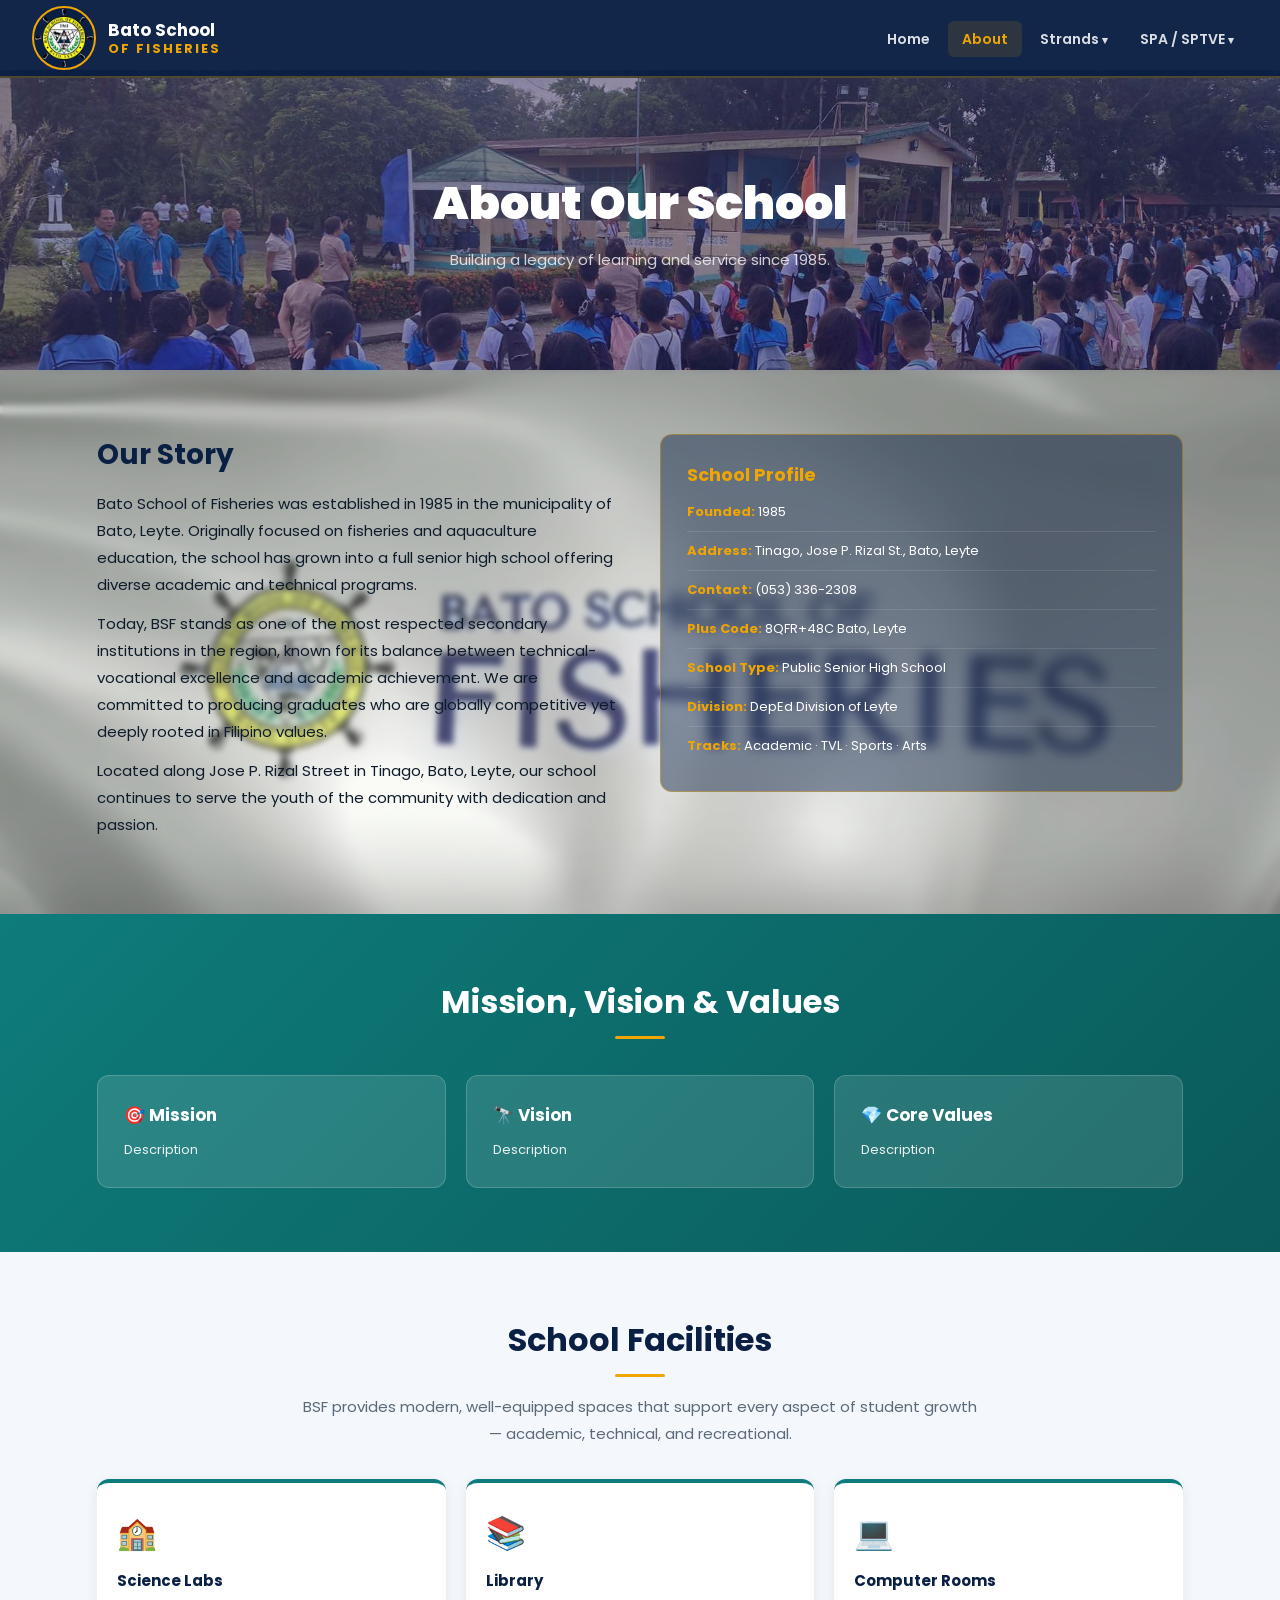
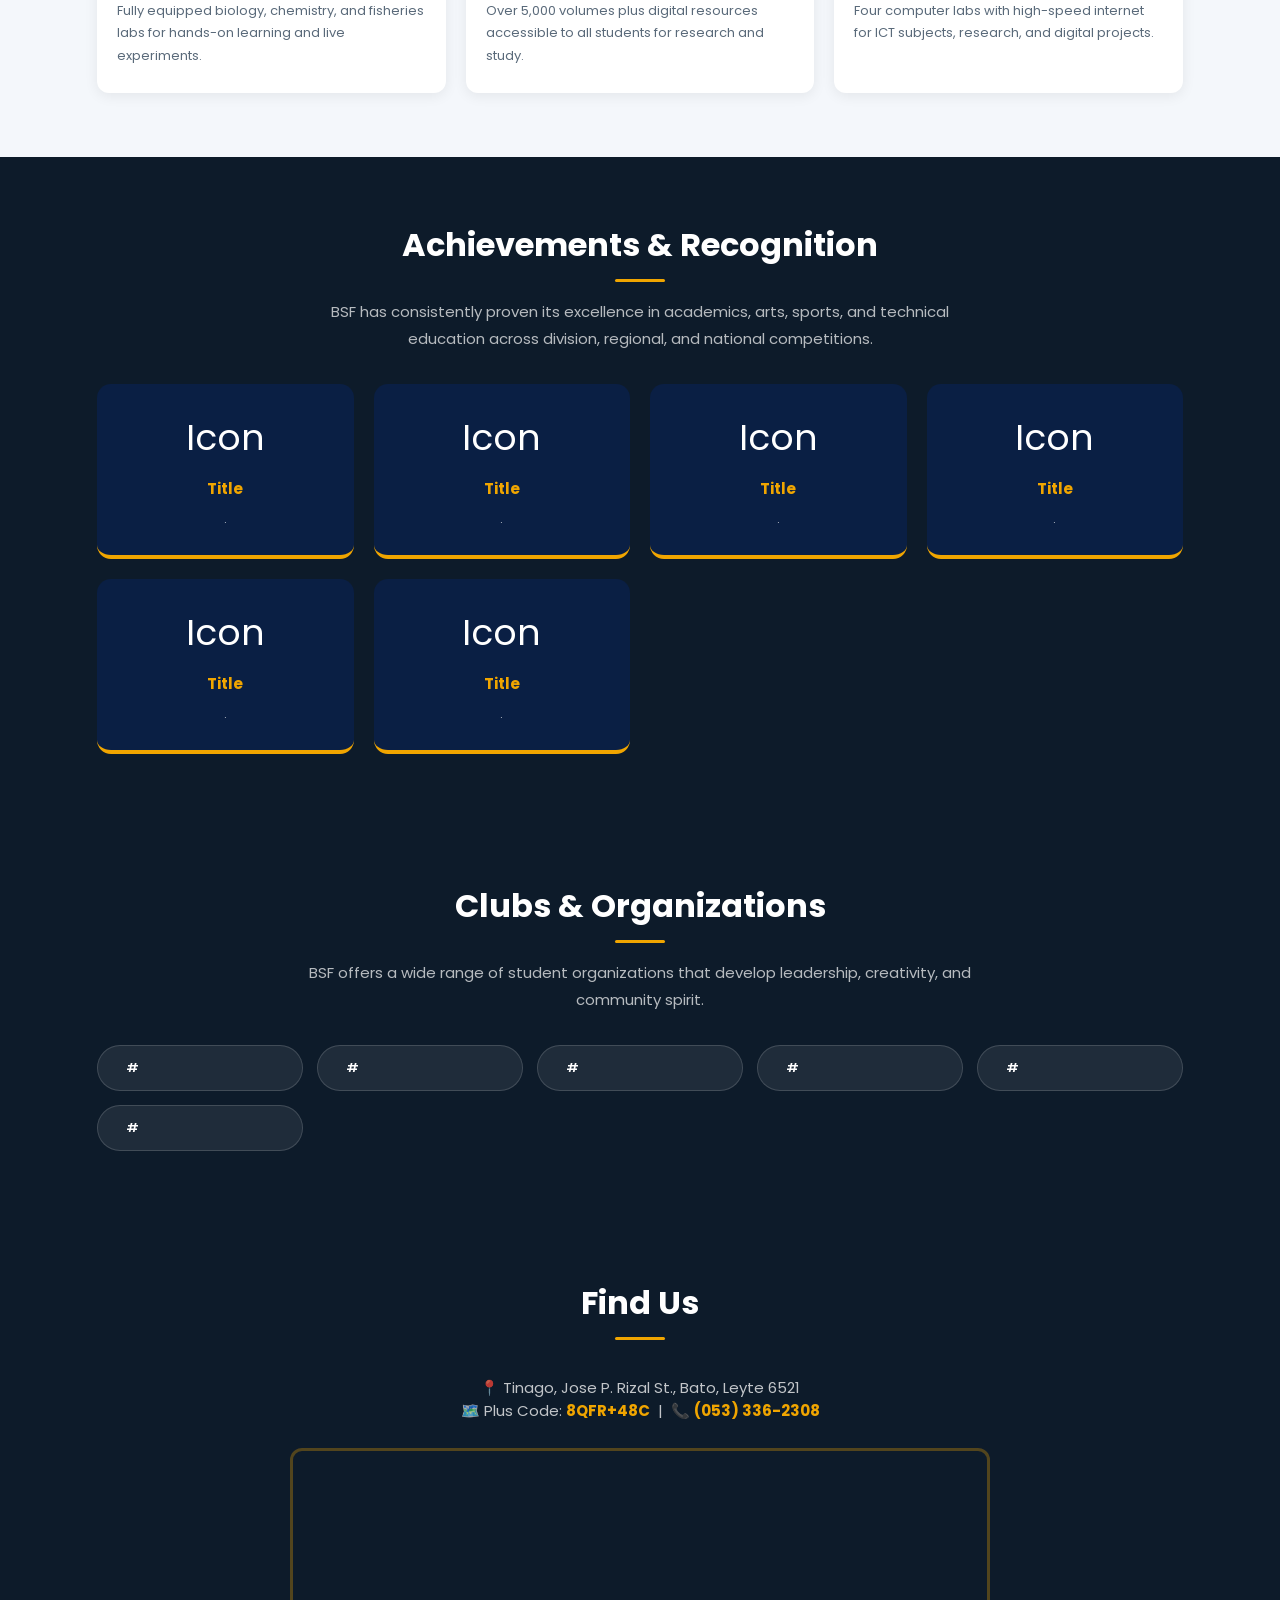
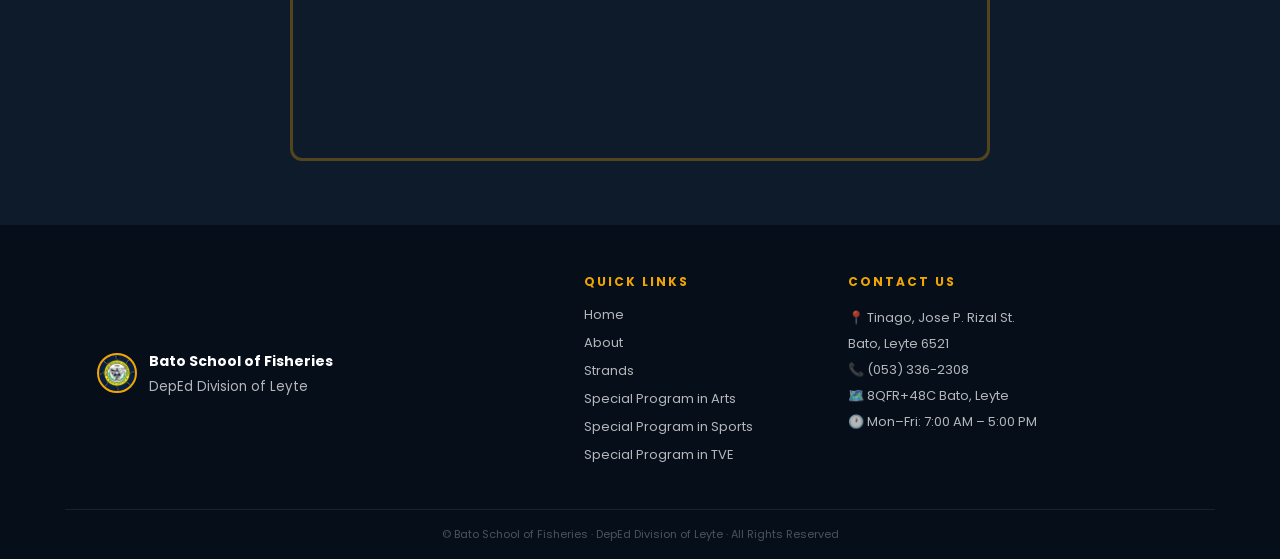
==== commit f0707e5e: "New changes 4/19/2026" ====
--- a/about.html
+++ b/about.html
@@ -5,134 +5,6 @@
   <meta name="viewport" content="width=device-width, initial-scale=1.0" />
   <title>About — Bato School of Fisheries</title>
   <link rel="stylesheet" href="style.css" />
-  <style>
-    /* ── TIMELINE ── */
-    .timeline {
-      position: relative;
-      max-width: 780px;
-      margin: 0 auto;
-      padding: 10px 0;
-    }
-    .timeline::before {
-      content: '';
-      position: absolute;
-      left: 50%;
-      top: 0; bottom: 0;
-      width: 3px;
-      background: linear-gradient(to bottom, var(--gold), var(--teal));
-      transform: translateX(-50%);
-      border-radius: 2px;
-    }
-    .tl-item {
-      display: flex;
-      justify-content: flex-end;
-      padding-right: calc(50% + 28px);
-      margin-bottom: 36px;
-      position: relative;
-      opacity: 0;
-      transform: translateX(-24px);
-      transition: opacity 0.6s ease, transform 0.6s ease;
-    }
-    .tl-item.right {
-      justify-content: flex-start;
-      padding-right: 0;
-      padding-left: calc(50% + 28px);
-      transform: translateX(24px);
-    }
-    .tl-item.visible {
-      opacity: 1;
-      transform: translateX(0);
-    }
-    .tl-dot {
-      position: absolute;
-      left: 50%;
-      top: 16px;
-      width: 16px; height: 16px;
-      background: var(--gold);
-      border: 3px solid var(--white);
-      border-radius: 50%;
-      transform: translateX(-50%);
-      box-shadow: 0 0 0 3px var(--gold);
-      z-index: 2;
-    }
-    .tl-card {
-      background: var(--white);
-      border-radius: 12px;
-      padding: 16px 20px;
-      max-width: 300px;
-      box-shadow: 0 4px 18px rgba(0,0,0,0.09);
-      border-top: 4px solid var(--teal);
-    }
-    .tl-item.right .tl-card { border-top-color: var(--gold); }
-    .tl-year {
-      font-size: 12px;
-      font-weight: 800;
-      color: var(--teal);
-      text-transform: uppercase;
-      letter-spacing: 1.5px;
-      margin-bottom: 5px;
-    }
-    .tl-item.right .tl-year { color: var(--gold); }
-    .tl-card h4 { font-size: 14px; font-weight: 700; color: var(--navy); margin-bottom: 5px; }
-    .tl-card p  { font-size: 12.5px; color: var(--gray); line-height: 1.6; }
-
-    @media (max-width: 600px) {
-      .timeline::before { left: 18px; }
-      .tl-item, .tl-item.right {
-        justify-content: flex-start;
-        padding-left: 48px;
-        padding-right: 0;
-        transform: translateY(16px);
-      }
-      .tl-dot { left: 18px; }
-      .tl-card { max-width: 100%; }
-    }
-
-    /* ── ACHIEVEMENTS ── */
-    .achieve-grid {
-      display: grid;
-      grid-template-columns: repeat(auto-fit, minmax(220px, 1fr));
-      gap: 20px;
-    }
-    .achieve-card {
-      background: var(--navy);
-      border-radius: 14px;
-      padding: 26px 22px;
-      text-align: center;
-      border-bottom: 4px solid var(--gold);
-      transition: transform 0.3s ease, box-shadow 0.3s ease;
-    }
-    .achieve-card:hover { transform: translateY(-5px); box-shadow: 0 12px 30px rgba(0,0,0,0.18); }
-    .achieve-icon { font-size: 36px; margin-bottom: 12px; display: block; }
-    .achieve-card h4 { font-size: 15px; font-weight: 700; color: var(--gold); margin-bottom: 8px; }
-    .achieve-card p  { font-size: 12.5px; color: rgba(255,255,255,0.78); line-height: 1.7; }
-
-    /* ── CLUBS ── */
-    .clubs-grid {
-      display: grid;
-      grid-template-columns: repeat(auto-fit, minmax(175px, 1fr));
-      gap: 14px;
-    }
-    .club-pill {
-      display: flex;
-      align-items: center;
-      gap: 10px;
-      background: rgba(255,255,255,0.08);
-      border: 1.5px solid rgba(255,255,255,0.15);
-      border-radius: 50px;
-      padding: 12px 18px;
-      font-size: 13px;
-      font-weight: 600;
-      color: var(--white);
-      transition: background 0.25s ease, border-color 0.25s ease, transform 0.25s ease;
-    }
-    .club-pill:hover {
-      background: rgba(240,165,0,0.15);
-      border-color: var(--gold);
-      transform: translateY(-2px);
-    }
-    .club-pill span { font-size: 20px; flex-shrink: 0; }
-  </style>
 </head>
 <body>
 
@@ -216,7 +88,7 @@
             <li><b>Plus Code:</b> 8QFR+48C Bato, Leyte</li>
             <li><b>School Type:</b> Public Senior High School</li>
             <li><b>Division:</b> DepEd Division of Leyte</li>
-            <li><b>Tracks:</b> Academic · TVL · Sports · Arts </li>
+            <li><b>Tracks:</b> Academic · TVL · Sports · Arts</li>
           </ul>
         </div>
       </div>
@@ -235,7 +107,7 @@
     </div>
   </section>
 
-  <!-- SCHOOL FACILITIES — clean cards, no photo placeholders -->
+  <!-- SCHOOL FACILITIES -->
   <section class="sec-light">
     <div class="container">
       <h2 class="sec-title">School Facilities</h2>
@@ -244,7 +116,6 @@
         <div class="card reveal-card"><div class="card-icon">🏫</div><h3>Science Labs</h3><p>Fully equipped biology, chemistry, and fisheries labs for hands-on learning and live experiments.</p></div>
         <div class="card reveal-card"><div class="card-icon">📚</div><h3>Library</h3><p>Over 5,000 volumes plus digital resources accessible to all students for research and study.</p></div>
         <div class="card reveal-card"><div class="card-icon">💻</div><h3>Computer Rooms</h3><p>Four computer labs with high-speed internet for ICT subjects, research, and digital projects.</p></div>
-        
       </div>
     </div>
   </section>
@@ -256,40 +127,35 @@
       <p class="sec-desc" style="color:rgba(255,255,255,0.7);">BSF has consistently proven its excellence in academics, arts, sports, and technical education across division, regional, and national competitions.</p>
       <div class="achieve-grid">
         <div class="achieve-card reveal-card">
-          <span class="achieve-icon">🏆</span>
-          <h4>Regional Sports Champion</h4>
-          <p>Multiple gold medals in DepEd Leyte Division and Regional Meet competitions across various sports disciplines.</p>
-        </div>
-        <div class="achieve-card reveal-card">
-          <span class="achieve-icon">🎭</span>
-          <h4>Arts Festival Winner</h4>
-          <p>Consistent top placer in the Schools Division Arts Festival, excelling in theater, dance, and visual arts.</p>
-        </div>
-        <div class="achieve-card reveal-card">
-          <span class="achieve-icon">🐟</span>
-          <h4>Fisheries Excellence</h4>
-          <p>Recognized as a model school for fisheries and aquaculture education in the DepEd Division of Leyte.</p>
-        </div>
-        <div class="achieve-card reveal-card">
-          <span class="achieve-icon">📜</span>
-          <h4>TESDA Accredited</h4>
-          <p>Fully TESDA-accredited programs offering NC I and NC II certifications in fisheries and food processing.</p>
-        </div>
-        <div class="achieve-card reveal-card">
-          <span class="achieve-icon">📚</span>
-          <h4>Academic Excellence</h4>
-          <p>Consistent honor students and top performers in division and regional academic competitions every year.</p>
-        </div>
-        <div class="achieve-card reveal-card">
-          <span class="achieve-icon">🌿</span>
-          <h4>Green School Award</h4>
-          <p>Recipient of DepEd's Brigada Eskwela recognition for maintaining a clean, green, and sustainable campus.</p>
-        </div>
-      </div>
-    </div>
-  </section>
-
-
+          <span class="achieve-icon">Icon</span>
+          <h4>Title</h4>
+          <p>.</p>
+        </div>
+        <div class="achieve-card reveal-card">
+          <span class="achieve-icon">Icon</span>
+          <h4>Title</h4>
+          <p>.</p>
+        </div>
+        <div class="achieve-card reveal-card">
+          <span class="achieve-icon">Icon</span>
+          <h4>Title</h4>
+          <p>.</p>
+        </div>
+        <div class="achieve-card reveal-card">
+          <span class="achieve-icon">Icon</span>
+          <h4>Title</h4>
+          <p>.</p>
+        </div>
+        <div class="achieve-card reveal-card">
+          <span class="achieve-icon">Icon</span>
+          <h4>Title</h4>
+          <p>.</p>
+        </div>
+        <div class="achieve-card reveal-card">
+          <span class="achieve-icon">Icon</span>
+          <h4>Title</h4>
+          <p>.</p>
+        </div>
       </div>
     </div>
   </section>
@@ -300,13 +166,12 @@
       <h2 class="sec-title white">Clubs &amp; Organizations</h2>
       <p class="sec-desc" style="color:rgba(255,255,255,0.7);">BSF offers a wide range of student organizations that develop leadership, creativity, and community spirit.</p>
       <div class="clubs-grid">
-        <div class="club-pill reveal-card"><span></span># </div>
-        <div class="club-pill reveal-card"><span></span>#</div>
-        <div class="club-pill reveal-card"><span></span>#</div>
-        <div class="club-pill reveal-card"><span></span>#</div>
-        <div class="club-pill reveal-card"><span></span>#</div>
-        <div class="club-pill reveal-card"><span></span>#</div>
-
+        <div class="club-pill reveal-card"><span></span>#</div>
+        <div class="club-pill reveal-card"><span></span>#</div>
+        <div class="club-pill reveal-card"><span></span>#</div>
+        <div class="club-pill reveal-card"><span></span>#</div>
+        <div class="club-pill reveal-card"><span></span>#</div>
+        <div class="club-pill reveal-card"><span></span>#</div>
       </div>
     </div>
   </section>
@@ -356,15 +221,13 @@
 
 <script src="script.js"></script>
 <script>
-  // Timeline scroll-reveal animation
+  // Timeline scroll-reveal
   var tlItems = document.querySelectorAll('.tl-item');
   if (tlItems.length) {
     var tlObserver = new IntersectionObserver(function(entries) {
       entries.forEach(function(entry, i) {
         if (entry.isIntersecting) {
-          setTimeout(function() {
-            entry.target.classList.add('visible');
-          }, i * 120);
+          setTimeout(function() { entry.target.classList.add('visible'); }, i * 120);
           tlObserver.unobserve(entry.target);
         }
       });
--- a/style.css
+++ b/style.css
@@ -32,6 +32,7 @@
   justify-content: space-between;
   padding: 0 32px;
   z-index: 1000;
+  transition: background 0.3s ease, transform 0.35s cubic-bezier(0.4, 0, 0.2, 1);
 }
 
 .nav-brand {
@@ -80,6 +81,7 @@
   color: var(--gold);
   background: rgba(240,165,0,0.12);
 }
+
 
 /* ── DROPDOWN ── */
 .dropdown { position: relative; }
@@ -120,7 +122,6 @@
 }
 .dropdown:hover .dropdown-box { display: block; }
 
-/* Dropdown section labels */
 .dropdown-label {
   display: block;
   padding: 8px 18px 4px;
@@ -144,6 +145,9 @@
   border-radius: 2px;
   transition: transform 0.3s ease, opacity 0.3s ease;
 }
+.hamburger.open span:nth-child(1) { transform: translateY(7px) rotate(45deg); }
+.hamburger.open span:nth-child(2) { opacity: 0; transform: scaleX(0); }
+.hamburger.open span:nth-child(3) { transform: translateY(-7px) rotate(-45deg); }
 
 
 /* ── PAGE BODY ── */
@@ -214,7 +218,7 @@
 .sports-hero .overlay { background: rgba(45,27,78,0.45); }
 .about-hero  .overlay { background: rgba(45,27,78,0.45); }
 .strand-hero .overlay { background: rgba(45,27,78,0.45); }
-.sptve-hero  .overlay { background: rgba(10,60,98,0.55); }
+.sptve-hero  .overlay { background: linear-gradient(120deg, rgba(10,60,98,0.82) 40%, rgba(14,124,123,0.5)); }
 
 
 /* ── SECTIONS ── */
@@ -232,25 +236,10 @@
 
 
 /* ── SCROLL REVEAL ── */
-.reveal {
-  opacity: 0;
-  transform: translateY(28px);
-  transition: opacity 0.65s ease, transform 0.65s ease;
-}
-.reveal.visible {
-  opacity: 1;
-  transform: translateY(0);
-}
-
-.reveal-card {
-  opacity: 0;
-  transform: translateY(20px);
-  transition: opacity 0.5s ease, transform 0.5s ease;
-}
-.reveal-card.visible {
-  opacity: 1;
-  transform: translateY(0);
-}
+.reveal { opacity: 0; transform: translateY(28px); transition: opacity 0.65s ease, transform 0.65s ease; }
+.reveal.visible { opacity: 1; transform: translateY(0); }
+.reveal-card { opacity: 0; transform: translateY(20px); transition: opacity 0.5s ease, transform 0.5s ease; }
+.reveal-card.visible { opacity: 1; transform: translateY(0); }
 
 
 /* ── CARDS ── */
@@ -260,7 +249,7 @@
   background: var(--white); border-radius: 12px; padding: 26px 20px;
   border-top: 4px solid var(--teal);
   box-shadow: 0 3px 14px rgba(0,0,0,0.07);
-  transition: transform 0.3s ease, box-shadow 0.3s ease, opacity 0.5s ease;
+  transition: transform 0.3s ease, box-shadow 0.3s ease;
 }
 .card:hover { transform: translateY(-5px); box-shadow: 0 10px 28px rgba(0,0,0,0.12); }
 .card.dark { background: rgba(255,255,255,0.07); border-top-color: var(--gold); color: var(--white); }
@@ -302,6 +291,108 @@
 .mvv-card p  { font-size: 13px; line-height: 1.8; opacity: 0.9; }
 
 
+/* ── TIMELINE (about.html) ── */
+.timeline {
+  position: relative;
+  max-width: 780px;
+  margin: 0 auto;
+  padding: 10px 0;
+}
+.timeline::before {
+  content: '';
+  position: absolute;
+  left: 50%; top: 0; bottom: 0;
+  width: 3px;
+  background: linear-gradient(to bottom, var(--gold), var(--teal));
+  transform: translateX(-50%);
+  border-radius: 2px;
+}
+.tl-item {
+  display: flex;
+  justify-content: flex-end;
+  padding-right: calc(50% + 28px);
+  margin-bottom: 36px;
+  position: relative;
+  opacity: 0;
+  transform: translateX(-24px);
+  transition: opacity 0.6s ease, transform 0.6s ease;
+}
+.tl-item.right {
+  justify-content: flex-start;
+  padding-right: 0;
+  padding-left: calc(50% + 28px);
+  transform: translateX(24px);
+}
+.tl-item.visible { opacity: 1; transform: translateX(0); }
+.tl-dot {
+  position: absolute;
+  left: 50%; top: 16px;
+  width: 16px; height: 16px;
+  background: var(--gold);
+  border: 3px solid var(--white);
+  border-radius: 50%;
+  transform: translateX(-50%);
+  box-shadow: 0 0 0 3px var(--gold);
+  z-index: 2;
+}
+.tl-card {
+  background: var(--white);
+  border-radius: 12px;
+  padding: 16px 20px;
+  max-width: 300px;
+  box-shadow: 0 4px 18px rgba(0,0,0,0.09);
+  border-top: 4px solid var(--teal);
+}
+.tl-item.right .tl-card { border-top-color: var(--gold); }
+.tl-year { font-size: 12px; font-weight: 800; color: var(--teal); text-transform: uppercase; letter-spacing: 1.5px; margin-bottom: 5px; }
+.tl-item.right .tl-year { color: var(--gold); }
+.tl-card h4 { font-size: 14px; font-weight: 700; color: var(--navy); margin-bottom: 5px; }
+.tl-card p  { font-size: 12.5px; color: var(--gray); line-height: 1.6; }
+
+
+/* ── ACHIEVEMENTS (about.html) ── */
+.achieve-grid {
+  display: grid;
+  grid-template-columns: repeat(auto-fit, minmax(220px, 1fr));
+  gap: 20px;
+}
+.achieve-card {
+  background: var(--navy);
+  border-radius: 14px;
+  padding: 26px 22px;
+  text-align: center;
+  border-bottom: 4px solid var(--gold);
+  transition: transform 0.3s ease, box-shadow 0.3s ease;
+}
+.achieve-card:hover { transform: translateY(-5px); box-shadow: 0 12px 30px rgba(0,0,0,0.18); }
+.achieve-icon { font-size: 36px; margin-bottom: 12px; display: block; }
+.achieve-card h4 { font-size: 15px; font-weight: 700; color: var(--gold); margin-bottom: 8px; }
+.achieve-card p  { font-size: 12.5px; color: rgba(255,255,255,0.78); line-height: 1.7; }
+
+
+/* ── CLUBS & ORGANIZATIONS (about.html) ── */
+.clubs-grid {
+  display: grid;
+  grid-template-columns: repeat(auto-fit, minmax(175px, 1fr));
+  gap: 14px;
+}
+.club-pill {
+  display: flex;
+  align-items: center;
+  gap: 10px;
+  background: rgba(255,255,255,0.08);
+  border: 1.5px solid rgba(255,255,255,0.15);
+  border-radius: 50px;
+  padding: 12px 18px;
+  font-size: 13px;
+  font-weight: 600;
+  color: var(--white);
+  transition: background 0.25s ease, border-color 0.25s ease, transform 0.25s ease;
+}
+.club-pill:hover { background: rgba(240,165,0,0.15); border-color: var(--gold); transform: translateY(-2px); }
+.club-pill span { font-size: 20px; flex-shrink: 0; }
+
+
 /* ── STRAND TABS ── */
 .tabs { display: flex; justify-content: center; gap: 10px; margin-bottom: 36px; flex-wrap: wrap; }
 .tab-btn {
@@ -336,6 +427,14 @@
 .he-color      { background: linear-gradient(135deg, #922b21, #e74c3c); }
 .ict-color     { background: linear-gradient(135deg, #1f618d, #2e86c1); }
 .ia-color      { background: linear-gradient(135deg, #4d5656, #717d7e); }
+
+
+/* ── HIGHLIGHTS ── */
+.highlights { max-width: 760px; margin: 0 auto; display: flex; flex-direction: column; gap: 16px; }
+.h-item { display: flex; align-items: flex-start; gap: 16px; background: var(--white); border-radius: 10px; padding: 18px 22px; box-shadow: 0 2px 12px rgba(0,0,0,0.06); }
+.h-num  { font-size: 28px; font-weight: 900; color: var(--teal); opacity: 0.3; min-width: 38px; line-height: 1; }
+.h-item h4 { font-size: 15px; font-weight: 700; color: var(--navy); margin-bottom: 4px; }
+.h-item p  { font-size: 13px; color: var(--gray); line-height: 1.7; }
 
 
 /* ── VIDEO WRAPPER ── */
@@ -348,13 +447,8 @@
   box-shadow: 0 0 0 6px rgba(240, 165, 0, 0.15);
   transition: box-shadow 0.3s ease;
 }
-.video-wrapper:hover {
-  box-shadow: 0 0 0 8px rgba(240, 165, 0, 0.25);
-}
-.video-wrapper video {
-  width: 100%;
-  display: block;
-}
+.video-wrapper:hover { box-shadow: 0 0 0 8px rgba(240, 165, 0, 0.25); }
+.video-wrapper video { width: 100%; display: block; }
 
 
 /* ── FOOTER ── */
@@ -369,42 +463,13 @@
 
 
 /* ── FACILITY PHOTO BOXES ── */
-.facility-grid {
-  display: grid;
-  grid-template-columns: 1fr 1fr;
-  gap: 22px;
-}
-.facility-box {
-  background: var(--white);
-  border-radius: 14px;
-  overflow: hidden;
-  box-shadow: 0 4px 18px rgba(0,0,0,0.09);
-  transition: transform 0.3s ease, box-shadow 0.3s ease, opacity 0.5s ease;
-}
-.facility-box:hover {
-  transform: translateY(-5px);
-  box-shadow: 0 12px 30px rgba(0,0,0,0.14);
-}
-.facility-img {
-  width: 100%;
-  height: 220px;
-  overflow: hidden;
-  background: #e8edf3;
-}
-.facility-img img {
-  width: 100%;
-  height: 100%;
-  object-fit: cover;
-  display: block;
-  transition: transform 0.4s ease;
-}
-.facility-box:hover .facility-img img {
-  transform: scale(1.04);
-}
-.facility-desc {
-  padding: 16px 18px 20px;
-  border-top: 3px solid var(--teal);
-}
+.facility-grid { display: grid; grid-template-columns: 1fr 1fr; gap: 22px; }
+.facility-box { background: var(--white); border-radius: 14px; overflow: hidden; box-shadow: 0 4px 18px rgba(0,0,0,0.09); transition: transform 0.3s ease, box-shadow 0.3s ease; }
+.facility-box:hover { transform: translateY(-5px); box-shadow: 0 12px 30px rgba(0,0,0,0.14); }
+.facility-img { width: 100%; height: 220px; overflow: hidden; background: #e8edf3; }
+.facility-img img { width: 100%; height: 100%; object-fit: cover; display: block; transition: transform 0.4s ease; }
+.facility-box:hover .facility-img img { transform: scale(1.04); }
+.facility-desc { padding: 16px 18px 20px; border-top: 3px solid var(--teal); }
 .facility-desc h4 { font-size: 15px; font-weight: 700; color: var(--navy); margin-bottom: 6px; }
 .facility-desc p  { font-size: 13px; color: var(--gray); line-height: 1.7; }
 
@@ -415,48 +480,14 @@
 
 
 /* ── PHOTO SHOWCASE ── */
-.showcase-row {
-  display: grid;
-  grid-template-columns: 1fr 1fr;
-  gap: 20px;
-}
-.showcase-box {
-  border-radius: 14px;
-  overflow: hidden;
-  box-shadow: 0 4px 18px rgba(0,0,0,0.10);
-  background: var(--white);
-  transition: transform 0.3s ease, box-shadow 0.3s ease, opacity 0.5s ease;
-}
-.showcase-box:hover {
-  transform: translateY(-5px);
-  box-shadow: 0 12px 30px rgba(0,0,0,0.15);
-}
-.showcase-img {
-  width: 100%;
-  height: 280px;
-  overflow: hidden;
-  background: #e8edf3;
-  position: relative;
-}
-.showcase-img img {
-  width: 100%;
-  height: 100%;
-  object-fit: cover;
-  display: block;
-  transition: transform 0.4s ease;
-}
+.showcase-row { display: grid; grid-template-columns: 1fr 1fr; gap: 20px; }
+.showcase-box { border-radius: 14px; overflow: hidden; box-shadow: 0 4px 18px rgba(0,0,0,0.10); background: var(--white); transition: transform 0.3s ease, box-shadow 0.3s ease; }
+.showcase-box:hover { transform: translateY(-5px); box-shadow: 0 12px 30px rgba(0,0,0,0.15); }
+.showcase-img { width: 100%; height: 280px; overflow: hidden; background: #e8edf3; position: relative; }
+.showcase-img img { width: 100%; height: 100%; object-fit: cover; display: block; transition: transform 0.4s ease; }
 .showcase-box:hover .showcase-img img { transform: scale(1.04); }
-.showcase-label {
-  padding: 14px 18px 16px;
-  display: flex; align-items: center; gap: 12px;
-}
-.showcase-tag {
-  background: var(--teal); color: var(--white);
-  font-size: 11px; font-weight: 700;
-  padding: 4px 12px; border-radius: 20px;
-  white-space: nowrap; letter-spacing: 0.5px;
-  transition: background 0.2s ease;
-}
+.showcase-label { padding: 14px 18px 16px; display: flex; align-items: center; gap: 12px; }
+.showcase-tag { background: var(--teal); color: var(--white); font-size: 11px; font-weight: 700; padding: 4px 12px; border-radius: 20px; white-space: nowrap; letter-spacing: 0.5px; }
 .showcase-tag.sports-tag { background: var(--navy); }
 .showcase-label p { font-size: 13px; color: var(--gray); line-height: 1.4; }
 
@@ -467,60 +498,93 @@
 
 .showcase-row-center { display: flex; justify-content: center; }
 .showcase-row-center .showcase-box { width: calc(50% - 10px); }
-@media (max-width: 600px) {
-  .showcase-row-center .showcase-box { width: 100%; }
-}
+@media (max-width: 600px) { .showcase-row-center .showcase-box { width: 100%; } }
 
 
 /* ── ANNOUNCEMENT CARDS ── */
-.announce-grid {
-  display: grid;
-  grid-template-columns: repeat(auto-fit, minmax(300px, 1fr));
-  gap: 24px;
-}
-.announce-card {
-  background: var(--white); border-radius: 14px; overflow: hidden;
-  box-shadow: 0 4px 18px rgba(0,0,0,0.09);
-  transition: transform 0.3s ease, box-shadow 0.3s ease, opacity 0.5s ease;
-}
+.announce-grid { display: grid; grid-template-columns: repeat(auto-fit, minmax(300px, 1fr)); gap: 24px; }
+.announce-card { background: var(--white); border-radius: 14px; overflow: hidden; box-shadow: 0 4px 18px rgba(0,0,0,0.09); transition: transform 0.3s ease, box-shadow 0.3s ease; }
 .announce-card:hover { transform: translateY(-6px); box-shadow: 0 12px 32px rgba(0,0,0,0.14); }
 .announce-img { position: relative; height: 190px; overflow: hidden; }
 .announce-img img { width: 100%; height: 100%; object-fit: cover; transition: transform 0.4s ease; }
 .announce-card:hover .announce-img img { transform: scale(1.05); }
-.announce-tag {
-  position: absolute; top: 12px; left: 12px;
-  background: var(--gold); color: var(--navy);
-  font-size: 11px; font-weight: 700; padding: 4px 10px;
-  border-radius: 20px; text-transform: uppercase; letter-spacing: 1px;
-}
+.announce-tag { position: absolute; top: 12px; left: 12px; background: var(--gold); color: var(--navy); font-size: 11px; font-weight: 700; padding: 4px 10px; border-radius: 20px; text-transform: uppercase; letter-spacing: 1px; }
 .announce-body { padding: 18px 20px 22px; }
-.announce-date {
-  font-size: 11px; color: var(--teal); font-weight: 700;
-  text-transform: uppercase; letter-spacing: 1px; display: block; margin-bottom: 8px;
-}
+.announce-date { font-size: 11px; color: var(--teal); font-weight: 700; text-transform: uppercase; letter-spacing: 1px; display: block; margin-bottom: 8px; }
 .announce-body h3 { font-size: 15px; font-weight: 700; color: var(--navy); margin-bottom: 8px; line-height: 1.4; }
 .announce-body p  { font-size: 13px; color: var(--gray); line-height: 1.7; }
 
 
-/* Navbar smooth hide/show transition */
-.navbar {
-  transition: background 0.3s ease, transform 0.35s cubic-bezier(0.4, 0, 0.2, 1);
-}
-
-/* Hamburger animates into X when menu is open */
-.hamburger span {
-  transition: transform 0.3s ease, opacity 0.3s ease;
-}
-.hamburger.open span:nth-child(1) {
-  transform: translateY(7px) rotate(45deg);
-}
-.hamburger.open span:nth-child(2) {
-  opacity: 0;
-  transform: scaleX(0);
-}
-.hamburger.open span:nth-child(3) {
-  transform: translateY(-7px) rotate(-45deg);
-}
+/* ════════════════════════════
+   ── SPTVE PAGE STYLES ──
+════════════════════════════ */
+
+.sptve-intro { background: var(--navy); padding: 48px 0; text-align: center; }
+.sptve-intro p { max-width: 720px; margin: 0 auto; font-size: 15px; color: rgba(255,255,255,0.82); line-height: 1.9; padding: 0 24px; }
+.sptve-intro .gold-line { width: 56px; height: 3px; background: var(--gold); margin: 0 auto 22px; border-radius: 2px; }
+
+.track-grid { display: grid; grid-template-columns: repeat(auto-fit, minmax(300px, 1fr)); gap: 28px; }
+.track-card { border-radius: 16px; overflow: hidden; background: var(--white); box-shadow: 0 6px 24px rgba(0,0,0,0.10); transition: transform 0.35s ease, box-shadow 0.35s ease; display: flex; flex-direction: column; }
+.track-card:hover { transform: translateY(-7px); box-shadow: 0 16px 40px rgba(0,0,0,0.16); }
+
+.track-card-header { padding: 28px 26px 20px; position: relative; overflow: hidden; }
+.track-card-header::after { content: ''; position: absolute; bottom: -1px; left: 0; right: 0; height: 4px; }
+
+.fc-color  { background: linear-gradient(135deg, #0a3d62 0%, #1e6fa1 100%); }
+.fc-color::after  { background: #27ae60; }
+.fcu-color { background: linear-gradient(135deg, #0e5a5a 0%, #0e7c7b 100%); }
+.fcu-color::after { background: var(--gold); }
+.ffp-color { background: linear-gradient(135deg, #6c3483 0%, #9b59b6 100%); }
+.ffp-color::after { background: #e67e22; }
+
+.track-icon { font-size: 42px; margin-bottom: 14px; display: block; }
+.track-card-header h3 { font-size: 20px; font-weight: 800; color: var(--white); margin-bottom: 6px; line-height: 1.2; }
+.track-card-header .track-sub { font-size: 12px; color: rgba(255,255,255,0.72); text-transform: uppercase; letter-spacing: 1.5px; }
+
+.track-card-body { padding: 22px 26px 26px; flex: 1; display: flex; flex-direction: column; }
+.track-card-body p { font-size: 13.5px; color: var(--gray); line-height: 1.8; margin-bottom: 18px; }
+
+.skill-list { list-style: none; margin: 0; padding: 0; margin-top: auto; }
+.skill-list li { display: flex; align-items: center; gap: 10px; font-size: 13px; color: var(--dark); font-weight: 600; padding: 9px 0; border-bottom: 1px solid rgba(0,0,0,0.06); }
+.skill-list li:last-child { border-bottom: none; }
+.skill-list li::before { content: '✓'; width: 22px; height: 22px; background: var(--teal); color: var(--white); border-radius: 50%; font-size: 11px; font-weight: 900; display: flex; align-items: center; justify-content: center; flex-shrink: 0; }
+
+.nc-badge { display: inline-flex; align-items: center; gap: 8px; background: var(--gold); color: var(--navy); font-size: 12px; font-weight: 800; padding: 6px 14px; border-radius: 20px; margin-top: 16px; letter-spacing: 0.5px; }
+
+.why-grid { display: grid; grid-template-columns: repeat(auto-fit, minmax(200px, 1fr)); gap: 20px; }
+.why-card { background: rgba(255,255,255,0.08); border: 1px solid rgba(255,255,255,0.14); border-radius: 14px; padding: 28px 22px; text-align: center; transition: background 0.3s ease, transform 0.3s ease; }
+.why-card:hover { background: rgba(255,255,255,0.13); transform: translateY(-4px); }
+.why-card .why-icon { font-size: 36px; margin-bottom: 12px; display: block; }
+.why-card h4 { font-size: 14px; font-weight: 700; color: var(--gold); margin-bottom: 8px; }
+.why-card p  { font-size: 12.5px; color: rgba(255,255,255,0.75); line-height: 1.7; }
+
+.cta-strip { background: linear-gradient(135deg, var(--teal) 0%, #0a5a59 100%); padding: 56px 32px; text-align: center; }
+.cta-strip h2 { font-size: clamp(22px, 3vw, 32px); font-weight: 800; color: var(--white); margin-bottom: 12px; }
+.cta-strip p { font-size: 15px; color: rgba(255,255,255,0.82); margin-bottom: 28px; max-width: 520px; margin-left: auto; margin-right: auto; }
+.cta-btns { display: flex; gap: 14px; justify-content: center; flex-wrap: wrap; }
+
+.sptve-row { display: grid; grid-template-columns: 1fr 1fr; gap: 24px; margin-bottom: 24px; }
+.sptve-row-center { grid-template-columns: 1fr; max-width: 540px; margin-left: auto; margin-right: auto; }
+.sptve-showcase-card { background: var(--white); border-radius: 16px; overflow: hidden; box-shadow: 0 4px 18px rgba(0,0,0,0.09); transition: transform 0.35s ease, box-shadow 0.35s ease; }
+.sptve-showcase-card:hover { transform: translateY(-6px); box-shadow: 0 14px 36px rgba(0,0,0,0.14); }
+.sptve-showcase-img { width: 100%; height: 260px; overflow: hidden; background: #d0dce8; }
+.sptve-showcase-img img { width: 100%; height: 100%; object-fit: cover; display: block; transition: transform 0.4s ease; }
+.sptve-showcase-card:hover .sptve-showcase-img img { transform: scale(1.04); }
+.sptve-showcase-footer { padding: 16px 20px 20px; display: flex; align-items: center; gap: 14px; }
+.sptve-pill { display: inline-flex; align-items: center; gap: 6px; padding: 7px 16px; border-radius: 30px; font-size: 12px; font-weight: 800; white-space: nowrap; flex-shrink: 0; letter-spacing: 0.3px; }
+.fc-pill  { background: var(--navy); color: var(--white); }
+.fcu-pill { background: var(--teal); color: var(--white); }
+.ffp-pill { background: #6c3483;     color: var(--white); }
+.sptve-showcase-footer p { font-size: 13px; color: var(--gray); line-height: 1.6; margin: 0; }
+
+@media (max-width: 700px) {
+  .sptve-row { grid-template-columns: 1fr; }
+  .sptve-row-center { max-width: 100%; }
+  .sptve-showcase-img { height: 210px; }
+  .track-card-header { padding: 22px 20px 16px; }
+  .track-card-body   { padding: 18px 20px 22px; }
+}
+
 
 /* ── ANIMATION ── */
 @keyframes fadeUp {
@@ -536,14 +600,7 @@
 }
 @media (max-width: 700px) {
   .navbar { padding: 0 18px; }
-  .nav-menu {
-    display: none; position: fixed; top: 70px; left: 0; right: 0;
-    flex-direction: column; align-items: flex-start;
-    background: var(--navy); padding: 16px;
-    border-bottom: 2px solid rgba(240,165,0,0.2);
-    gap: 2px; z-index: 998;
-    animation: dropdownFade 0.25s ease;
-  }
+  .nav-menu { display: none; position: fixed; top: 70px; left: 0; right: 0; flex-direction: column; align-items: flex-start; background: var(--navy); padding: 16px; border-bottom: 2px solid rgba(240,165,0,0.2); gap: 2px; z-index: 998; animation: dropdownFade 0.25s ease; }
   .nav-menu.open { display: flex; }
   .hamburger { display: flex; }
   .dropdown-box { position: static; box-shadow: none; background: rgba(255,255,255,0.05); animation: none; }
@@ -551,279 +608,8 @@
   .container { padding: 0 18px; }
   .footer-grid { grid-template-columns: 1fr; }
   .video-wrapper { max-width: 100%; }
-}
-
-
-/* ════════════════════════════════════════════
-   ── SPTVE PAGE STYLES
-   ════════════════════════════════════════════ */
-
-/* Hero override */
-.sptve-hero {
-  background-image: url('Pictures/SPTVEbg.jpg');
-}
-.sptve-hero .overlay {
-  background: linear-gradient(120deg, rgba(10,60,98,0.82) 40%, rgba(14,124,123,0.5));
-}
-
-/* Intro strip */
-.sptve-intro {
-  background: var(--navy);
-  padding: 48px 0;
-  text-align: center;
-}
-.sptve-intro p {
-  max-width: 720px;
-  margin: 0 auto;
-  font-size: 15px;
-  color: rgba(255,255,255,0.82);
-  line-height: 1.9;
-  padding: 0 24px;
-}
-.sptve-intro .gold-line {
-  width: 56px; height: 3px;
-  background: var(--gold);
-  margin: 0 auto 22px;
-  border-radius: 2px;
-}
-
-/* Track cards grid */
-.track-grid {
-  display: grid;
-  grid-template-columns: repeat(auto-fit, minmax(300px, 1fr));
-  gap: 28px;
-}
-
-.track-card {
-  border-radius: 16px;
-  overflow: hidden;
-  background: var(--white);
-  box-shadow: 0 6px 24px rgba(0,0,0,0.10);
-  transition: transform 0.35s ease, box-shadow 0.35s ease;
-  display: flex;
-  flex-direction: column;
-}
-.track-card:hover {
-  transform: translateY(-7px);
-  box-shadow: 0 16px 40px rgba(0,0,0,0.16);
-}
-
-.track-card-header {
-  padding: 28px 26px 20px;
-  position: relative;
-  overflow: hidden;
-}
-.track-card-header::after {
-  content: '';
-  position: absolute;
-  bottom: -1px; left: 0; right: 0;
-  height: 4px;
-}
-
-/* Track header color variants */
-.fc-color  { background: linear-gradient(135deg, #0a3d62 0%, #1e6fa1 100%); }
-.fc-color::after  { background: #27ae60; }
-.fcu-color { background: linear-gradient(135deg, #0e5a5a 0%, #0e7c7b 100%); }
-.fcu-color::after { background: var(--gold); }
-.ffp-color { background: linear-gradient(135deg, #6c3483 0%, #9b59b6 100%); }
-.ffp-color::after { background: #e67e22; }
-
-.track-icon {
-  font-size: 42px;
-  margin-bottom: 14px;
-  display: block;
-}
-.track-card-header h3 {
-  font-size: 20px;
-  font-weight: 800;
-  color: var(--white);
-  margin-bottom: 6px;
-  line-height: 1.2;
-}
-.track-card-header .track-sub {
-  font-size: 12px;
-  color: rgba(255,255,255,0.72);
-  text-transform: uppercase;
-  letter-spacing: 1.5px;
-}
-
-.track-card-body {
-  padding: 22px 26px 26px;
-  flex: 1;
-  display: flex;
-  flex-direction: column;
-}
-.track-card-body p {
-  font-size: 13.5px;
-  color: var(--gray);
-  line-height: 1.8;
-  margin-bottom: 18px;
-}
-
-/* Skill checklist */
-.skill-list {
-  list-style: none;
-  margin: 0;
-  padding: 0;
-  margin-top: auto;
-}
-.skill-list li {
-  display: flex;
-  align-items: center;
-  gap: 10px;
-  font-size: 13px;
-  color: var(--dark);
-  font-weight: 600;
-  padding: 9px 0;
-  border-bottom: 1px solid rgba(0,0,0,0.06);
-}
-.skill-list li:last-child { border-bottom: none; }
-.skill-list li::before {
-  content: '✓';
-  width: 22px; height: 22px;
-  background: var(--teal);
-  color: var(--white);
-  border-radius: 50%;
-  font-size: 11px;
-  font-weight: 900;
-  display: flex;
-  align-items: center;
-  justify-content: center;
-  flex-shrink: 0;
-}
-
-/* NC Badge */
-.nc-badge {
-  display: inline-flex;
-  align-items: center;
-  gap: 8px;
-  background: var(--gold);
-  color: var(--navy);
-  font-size: 12px;
-  font-weight: 800;
-  padding: 6px 14px;
-  border-radius: 20px;
-  margin-top: 16px;
-  letter-spacing: 0.5px;
-}
-
-/* Why SPTVE cards */
-.why-grid {
-  display: grid;
-  grid-template-columns: repeat(auto-fit, minmax(200px, 1fr));
-  gap: 20px;
-}
-.why-card {
-  background: rgba(255,255,255,0.08);
-  border: 1px solid rgba(255,255,255,0.14);
-  border-radius: 14px;
-  padding: 28px 22px;
-  text-align: center;
-  transition: background 0.3s ease, transform 0.3s ease;
-}
-.why-card:hover {
-  background: rgba(255,255,255,0.13);
-  transform: translateY(-4px);
-}
-.why-card .why-icon { font-size: 36px; margin-bottom: 12px; display: block; }
-.why-card h4 { font-size: 14px; font-weight: 700; color: var(--gold); margin-bottom: 8px; }
-.why-card p  { font-size: 12.5px; color: rgba(255,255,255,0.75); line-height: 1.7; }
-
-/* CTA strip */
-.cta-strip {
-  background: linear-gradient(135deg, var(--teal) 0%, #0a5a59 100%);
-  padding: 56px 32px;
-  text-align: center;
-}
-.cta-strip h2 {
-  font-size: clamp(22px, 3vw, 32px);
-  font-weight: 800;
-  color: var(--white);
-  margin-bottom: 12px;
-}
-.cta-strip p {
-  font-size: 15px;
-  color: rgba(255,255,255,0.82);
-  margin-bottom: 28px;
-  max-width: 520px;
-  margin-left: auto;
-  margin-right: auto;
-}
-.cta-btns { display: flex; gap: 14px; justify-content: center; flex-wrap: wrap; }
-
-/* SPTVE Photo Showcase */
-.sptve-row {
-  display: grid;
-  grid-template-columns: 1fr 1fr;
-  gap: 24px;
-  margin-bottom: 24px;
-}
-.sptve-row-center {
-  grid-template-columns: 1fr;
-  max-width: 540px;
-  margin-left: auto;
-  margin-right: auto;
-}
-.sptve-showcase-card {
-  background: var(--white);
-  border-radius: 16px;
-  overflow: hidden;
-  box-shadow: 0 4px 18px rgba(0,0,0,0.09);
-  transition: transform 0.35s ease, box-shadow 0.35s ease;
-}
-.sptve-showcase-card:hover {
-  transform: translateY(-6px);
-  box-shadow: 0 14px 36px rgba(0,0,0,0.14);
-}
-.sptve-showcase-img {
-  width: 100%;
-  height: 260px;
-  overflow: hidden;
-  background: #d0dce8;
-}
-.sptve-showcase-img img {
-  width: 100%;
-  height: 100%;
-  object-fit: cover;
-  display: block;
-  transition: transform 0.4s ease;
-}
-.sptve-showcase-card:hover .sptve-showcase-img img {
-  transform: scale(1.04);
-}
-.sptve-showcase-footer {
-  padding: 16px 20px 20px;
-  display: flex;
-  align-items: center;
-  gap: 14px;
-}
-.sptve-pill {
-  display: inline-flex;
-  align-items: center;
-  gap: 6px;
-  padding: 7px 16px;
-  border-radius: 30px;
-  font-size: 12px;
-  font-weight: 800;
-  white-space: nowrap;
-  flex-shrink: 0;
-  letter-spacing: 0.3px;
-}
-.fc-pill  { background: var(--navy); color: var(--white); }
-.fcu-pill { background: var(--teal); color: var(--white); }
-.ffp-pill { background: #6c3483;     color: var(--white); }
-.sptve-showcase-footer p {
-  font-size: 13px;
-  color: var(--gray);
-  line-height: 1.6;
-  margin: 0;
-}
-
-/* SPTVE mobile */
-@media (max-width: 700px) {
-  .sptve-row { grid-template-columns: 1fr; }
-  .sptve-row-center { max-width: 100%; }
-  .sptve-showcase-img { height: 210px; }
-  .track-card-header { padding: 22px 20px 16px; }
-  .track-card-body   { padding: 18px 20px 22px; }
+  .timeline::before { left: 18px; }
+  .tl-item, .tl-item.right { justify-content: flex-start; padding-left: 48px; padding-right: 0; transform: translateY(16px); }
+  .tl-dot { left: 18px; }
+  .tl-card { max-width: 100%; }
 }
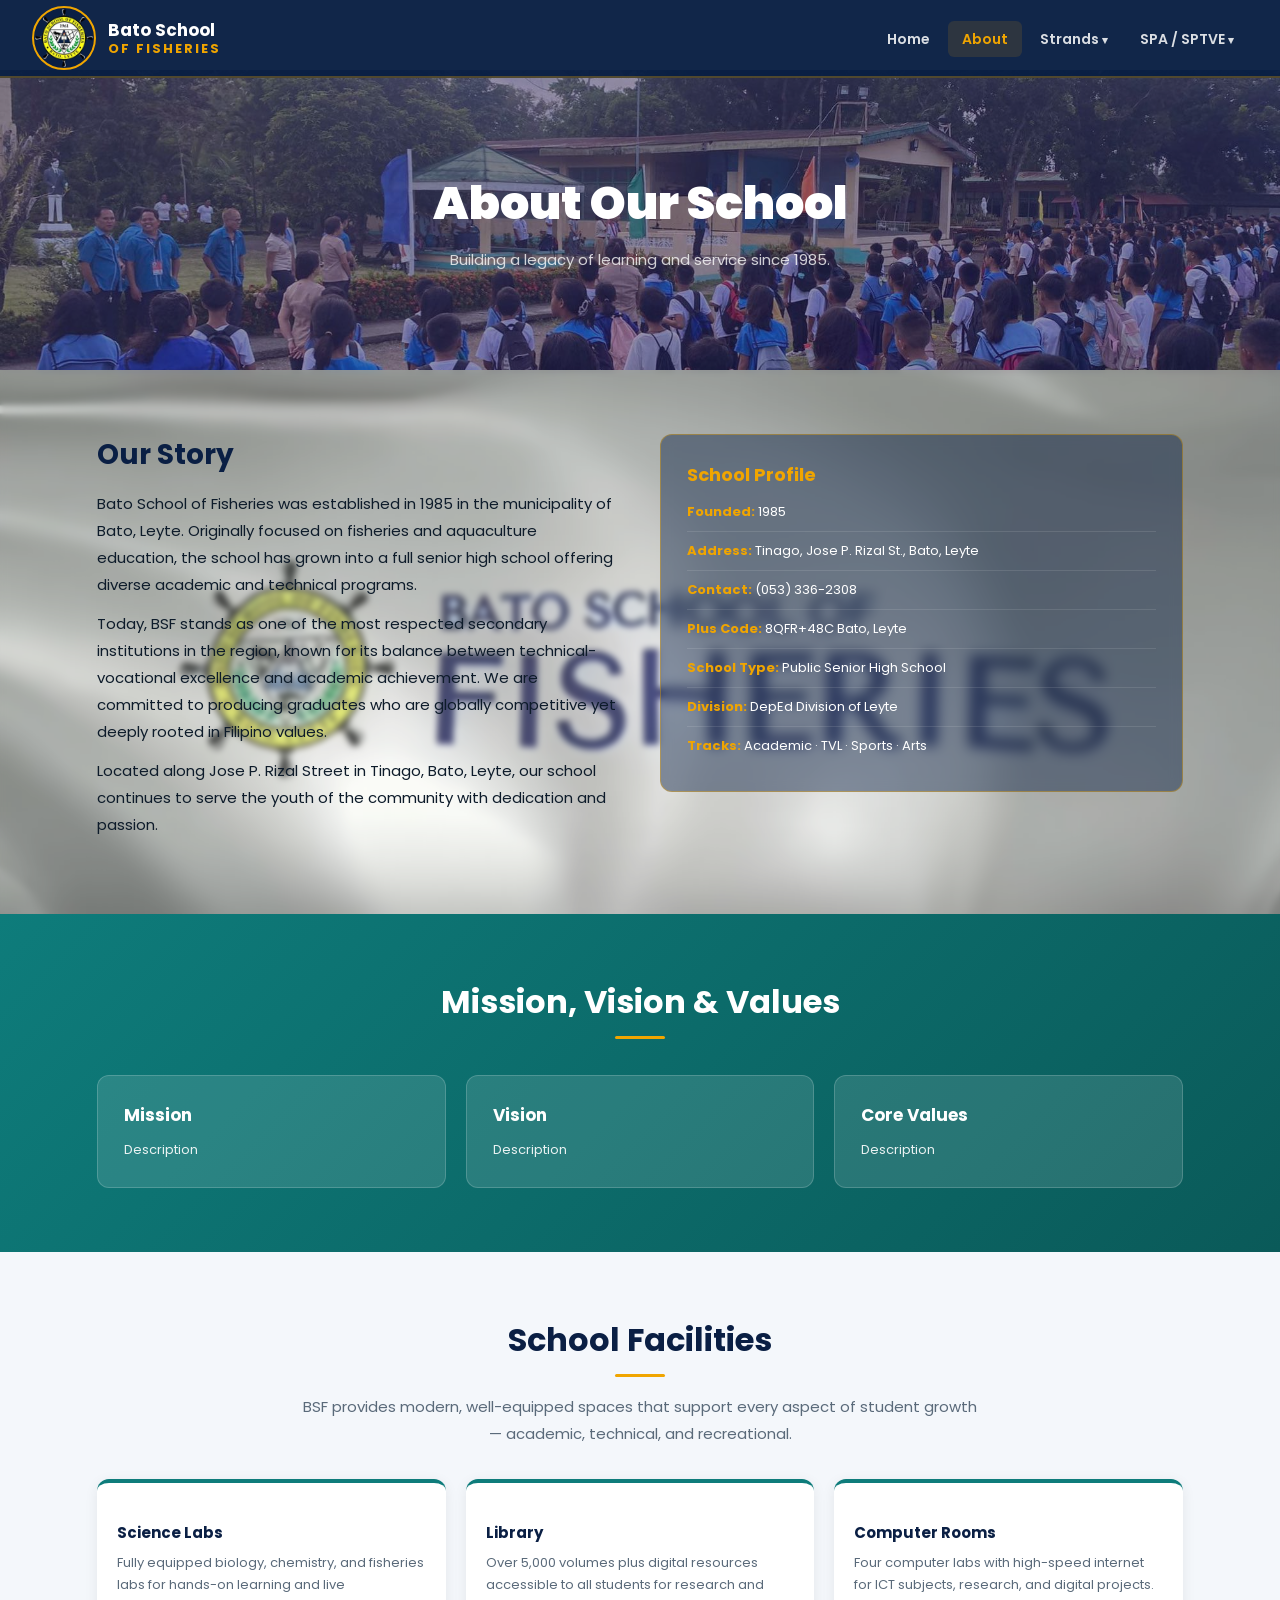
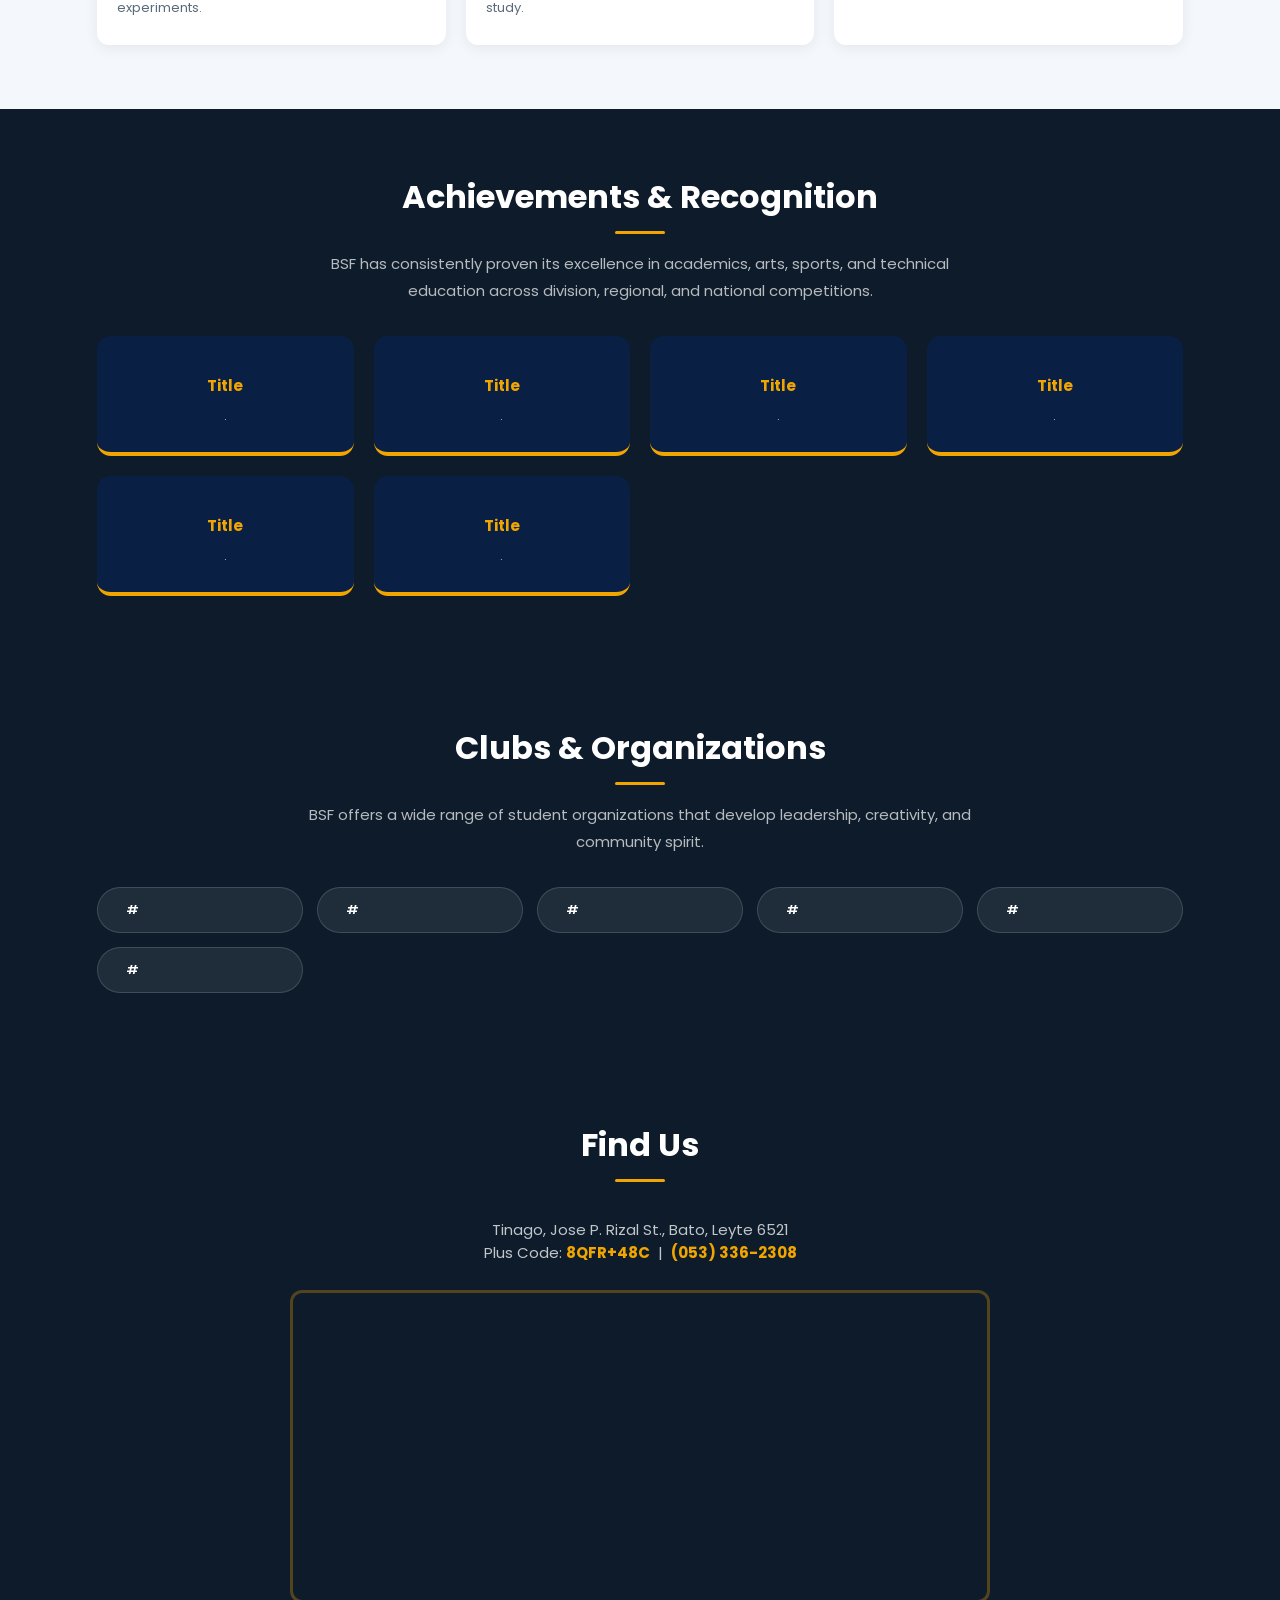
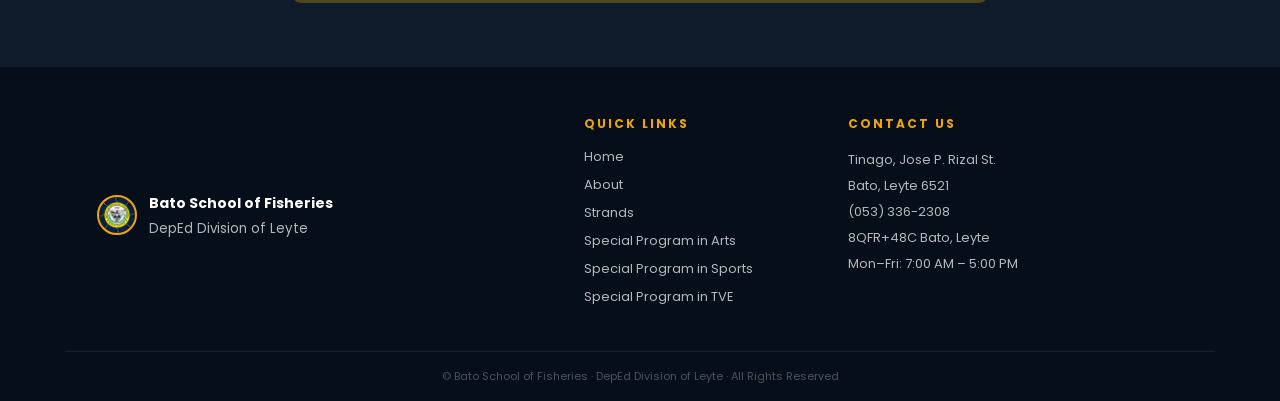
==== commit 172e4a31: "Removing emojis to every file" ====
--- a/about.html
+++ b/about.html
@@ -22,33 +22,33 @@
     <li><a href="index.html">Home</a></li>
     <li><a href="about.html">About</a></li>
     <li class="dropdown">
-      <a href="strands.html" class="spa-btn">Strands</a>
+      <a href="Strands.html" class="spa-btn">Strands</a>
       <div class="dropdown-box">
         <span class="dropdown-label">Academic Track</span>
-        <a href="strands.html?tab=academic#humss">🎓 HUMSS &amp; Comm Arts</a>
-        <a href="strands.html?tab=academic#abm">💼 Business &amp; Entrep</a>
-        <a href="strands.html?tab=academic#stem">🔬 STEM</a>
+        <a href="Strands.html?tab=academic#humss"> HUMSS &amp; Comm Arts</a>
+        <a href="Strands.html?tab=academic#abm"> Business &amp; Entrep</a>
+        <a href="Strands.html?tab=academic#stem"> STEM</a>
         <hr class="dropdown-divider">
         <span class="dropdown-label">Tech-Vocational Track</span>
-        <a href="strands.html?tab=techpro#agriculture-fishery">🐟 Agriculture &amp; Fishery</a>
-        <a href="strands.html?tab=techpro#family-consumer">🏠 Family &amp; Consumer Sci</a>
-        <a href="strands.html?tab=techpro#industrial-arts">🛠️ Industrial Arts</a>
+        <a href="Strands.html?tab=techpro#agriculture-fishery"> Agriculture &amp; Fishery</a>
+        <a href="Strands.html?tab=techpro#family-consumer"> Family &amp; Consumer Sci</a>
+        <a href="Strands.html?tab=techpro#industrial-arts"> Industrial Arts</a>
         <hr class="dropdown-divider">
         <span class="dropdown-label">Alternative Learning</span>
-        <a href="strands.html?tab=als#als-block">📋 ALS</a>
+        <a href="Strands.html?tab=als#als-block"> ALS</a>
       </div>
     </li>
     <li class="dropdown">
       <a href="#" class="spa-btn">SPA / SPTVE</a>
       <div class="dropdown-box">
         <span class="dropdown-label">Special Program in Arts</span>
-        <a href="arts.html">Special Program in Arts</a>
+        <a href="Arts.html">Special Program in Arts</a>
         <hr class="dropdown-divider">
         <span class="dropdown-label">Special Program in Sports</span>
-        <a href="sports.html">Special Program in Sports</a>
+        <a href="Sports.html">Special Program in Sports</a>
         <hr class="dropdown-divider">
         <span class="dropdown-label">Technical-Vocational</span>
-        <a href="sptve.html">Special Program in TVE</a>
+        <a href="SPTVE.html">Special Program in TVE</a>
       </div>
     </li>
   </ul>
@@ -100,9 +100,9 @@
     <div class="container">
       <h2 class="sec-title white">Mission, Vision &amp; Values</h2>
       <div class="mvv">
-        <div class="mvv-card"><h3>🎯 Mission</h3><p>Description</p></div>
-        <div class="mvv-card"><h3>🔭 Vision</h3><p>Description</p></div>
-        <div class="mvv-card"><h3>💎 Core Values</h3><p>Description</p></div>
+        <div class="mvv-card"><h3> Mission</h3><p>Description</p></div>
+        <div class="mvv-card"><h3> Vision</h3><p>Description</p></div>
+        <div class="mvv-card"><h3> Core Values</h3><p>Description</p></div>
       </div>
     </div>
   </section>
@@ -113,9 +113,9 @@
       <h2 class="sec-title">School Facilities</h2>
       <p class="sec-desc">BSF provides modern, well-equipped spaces that support every aspect of student growth — academic, technical, and recreational.</p>
       <div class="cards">
-        <div class="card reveal-card"><div class="card-icon">🏫</div><h3>Science Labs</h3><p>Fully equipped biology, chemistry, and fisheries labs for hands-on learning and live experiments.</p></div>
-        <div class="card reveal-card"><div class="card-icon">📚</div><h3>Library</h3><p>Over 5,000 volumes plus digital resources accessible to all students for research and study.</p></div>
-        <div class="card reveal-card"><div class="card-icon">💻</div><h3>Computer Rooms</h3><p>Four computer labs with high-speed internet for ICT subjects, research, and digital projects.</p></div>
+        <div class="card reveal-card"><div class="card-icon"></div><h3>Science Labs</h3><p>Fully equipped biology, chemistry, and fisheries labs for hands-on learning and live experiments.</p></div>
+        <div class="card reveal-card"><div class="card-icon"></div><h3>Library</h3><p>Over 5,000 volumes plus digital resources accessible to all students for research and study.</p></div>
+        <div class="card reveal-card"><div class="card-icon"></div><h3>Computer Rooms</h3><p>Four computer labs with high-speed internet for ICT subjects, research, and digital projects.</p></div>
       </div>
     </div>
   </section>
@@ -126,36 +126,12 @@
       <h2 class="sec-title white">Achievements &amp; Recognition</h2>
       <p class="sec-desc" style="color:rgba(255,255,255,0.7);">BSF has consistently proven its excellence in academics, arts, sports, and technical education across division, regional, and national competitions.</p>
       <div class="achieve-grid">
-        <div class="achieve-card reveal-card">
-          <span class="achieve-icon">Icon</span>
-          <h4>Title</h4>
-          <p>.</p>
-        </div>
-        <div class="achieve-card reveal-card">
-          <span class="achieve-icon">Icon</span>
-          <h4>Title</h4>
-          <p>.</p>
-        </div>
-        <div class="achieve-card reveal-card">
-          <span class="achieve-icon">Icon</span>
-          <h4>Title</h4>
-          <p>.</p>
-        </div>
-        <div class="achieve-card reveal-card">
-          <span class="achieve-icon">Icon</span>
-          <h4>Title</h4>
-          <p>.</p>
-        </div>
-        <div class="achieve-card reveal-card">
-          <span class="achieve-icon">Icon</span>
-          <h4>Title</h4>
-          <p>.</p>
-        </div>
-        <div class="achieve-card reveal-card">
-          <span class="achieve-icon">Icon</span>
-          <h4>Title</h4>
-          <p>.</p>
-        </div>
+        <div class="achieve-card reveal-card"><span class="achieve-icon"></span><h4>Title</h4><p>.</p></div>
+        <div class="achieve-card reveal-card"><span class="achieve-icon"></span><h4>Title</h4><p>.</p></div>
+        <div class="achieve-card reveal-card"><span class="achieve-icon"></span><h4>Title</h4><p>.</p></div>
+        <div class="achieve-card reveal-card"><span class="achieve-icon"></span><h4>Title</h4><p>.</p></div>
+        <div class="achieve-card reveal-card"><span class="achieve-icon"></span><h4>Title</h4><p>.</p></div>
+        <div class="achieve-card reveal-card"><span class="achieve-icon"></span><h4>Title</h4><p>.</p></div>
       </div>
     </div>
   </section>
@@ -181,9 +157,9 @@
     <div class="container" style="text-align:center;">
       <h2 class="sec-title white">Find Us</h2>
       <p style="color:rgba(255,255,255,0.75); font-size:15px; margin-bottom:26px;">
-        📍 Tinago, Jose P. Rizal St., Bato, Leyte 6521<br>
-        🗺️ Plus Code: <strong style="color:var(--gold);">8QFR+48C</strong> &nbsp;|&nbsp;
-        📞 <strong style="color:var(--gold);">(053) 336-2308</strong>
+         Tinago, Jose P. Rizal St., Bato, Leyte 6521<br>
+         Plus Code: <strong style="color:var(--gold);">8QFR+48C</strong> &nbsp;|&nbsp;
+         <strong style="color:var(--gold);">(053) 336-2308</strong>
       </p>
       <div style="border-radius:12px; overflow:hidden; max-width:700px; margin:0 auto; border:3px solid rgba(240,165,0,0.3);">
         <iframe src="https://maps.google.com/maps?q=8QFR%2B48C+Bato+Leyte&output=embed"
@@ -206,34 +182,19 @@
       <h4>Quick Links</h4>
       <a href="index.html">Home</a>
       <a href="about.html">About</a>
-      <a href="strands.html">Strands</a>
-      <a href="arts.html">Special Program in Arts</a>
-      <a href="sports.html">Special Program in Sports</a>
-      <a href="sptve.html">Special Program in TVE</a>
+      <a href="Strands.html">Strands</a>
+      <a href="Arts.html">Special Program in Arts</a>
+      <a href="Sports.html">Special Program in Sports</a>
+      <a href="SPTVE.html">Special Program in TVE</a>
     </div>
     <div class="footer-col">
       <h4>Contact Us</h4>
-      <p>📍 Tinago, Jose P. Rizal St.<br>Bato, Leyte 6521<br>📞 (053) 336-2308<br>🗺️ 8QFR+48C Bato, Leyte<br>🕐 Mon–Fri: 7:00 AM – 5:00 PM</p>
+      <p> Tinago, Jose P. Rizal St.<br>Bato, Leyte 6521<br> (053) 336-2308<br> 8QFR+48C Bato, Leyte<br> Mon–Fri: 7:00 AM – 5:00 PM</p>
     </div>
   </div>
   <div class="footer-bottom">© Bato School of Fisheries · DepEd Division of Leyte · All Rights Reserved</div>
 </footer>
 
 <script src="script.js"></script>
-<script>
-  // Timeline scroll-reveal
-  var tlItems = document.querySelectorAll('.tl-item');
-  if (tlItems.length) {
-    var tlObserver = new IntersectionObserver(function(entries) {
-      entries.forEach(function(entry, i) {
-        if (entry.isIntersecting) {
-          setTimeout(function() { entry.target.classList.add('visible'); }, i * 120);
-          tlObserver.unobserve(entry.target);
-        }
-      });
-    }, { threshold: 0.15, rootMargin: '0px 0px -30px 0px' });
-    tlItems.forEach(function(el) { tlObserver.observe(el); });
-  }
-</script>
 </body>
 </html>
--- a/style.css
+++ b/style.css
@@ -437,18 +437,33 @@
 .h-item p  { font-size: 13px; color: var(--gray); line-height: 1.7; }
 
 
-/* ── VIDEO WRAPPER ── */
+/* ── VIDEO WRAPPER (FIXED & IMPROVED) ── */
 .video-wrapper {
-  max-width: 560px;
+  position: relative;
+  width: 100%;
+  max-width: 650px;
   margin: 0 auto;
+  aspect-ratio: 16 / 9;
   border: 2px solid var(--gold);
-  border-radius: 10px;
+  border-radius: 18px;
   overflow: hidden;
+  background: #000;
   box-shadow: 0 0 0 6px rgba(240, 165, 0, 0.15);
-  transition: box-shadow 0.3s ease;
-}
-.video-wrapper:hover { box-shadow: 0 0 0 8px rgba(240, 165, 0, 0.25); }
-.video-wrapper video { width: 100%; display: block; }
+  transition: box-shadow 0.3s ease, transform 0.3s ease;
+}
+
+.video-wrapper:hover {
+  box-shadow: 0 0 0 10px rgba(240, 165, 0, 0.25);
+  transform: scale(1.01);
+}
+
+.video-wrapper iframe,
+.video-wrapper video {
+  width: 100%;
+  height: 100%;
+  display: block;
+  border: none;
+}
 
 
 /* ── FOOTER ── */
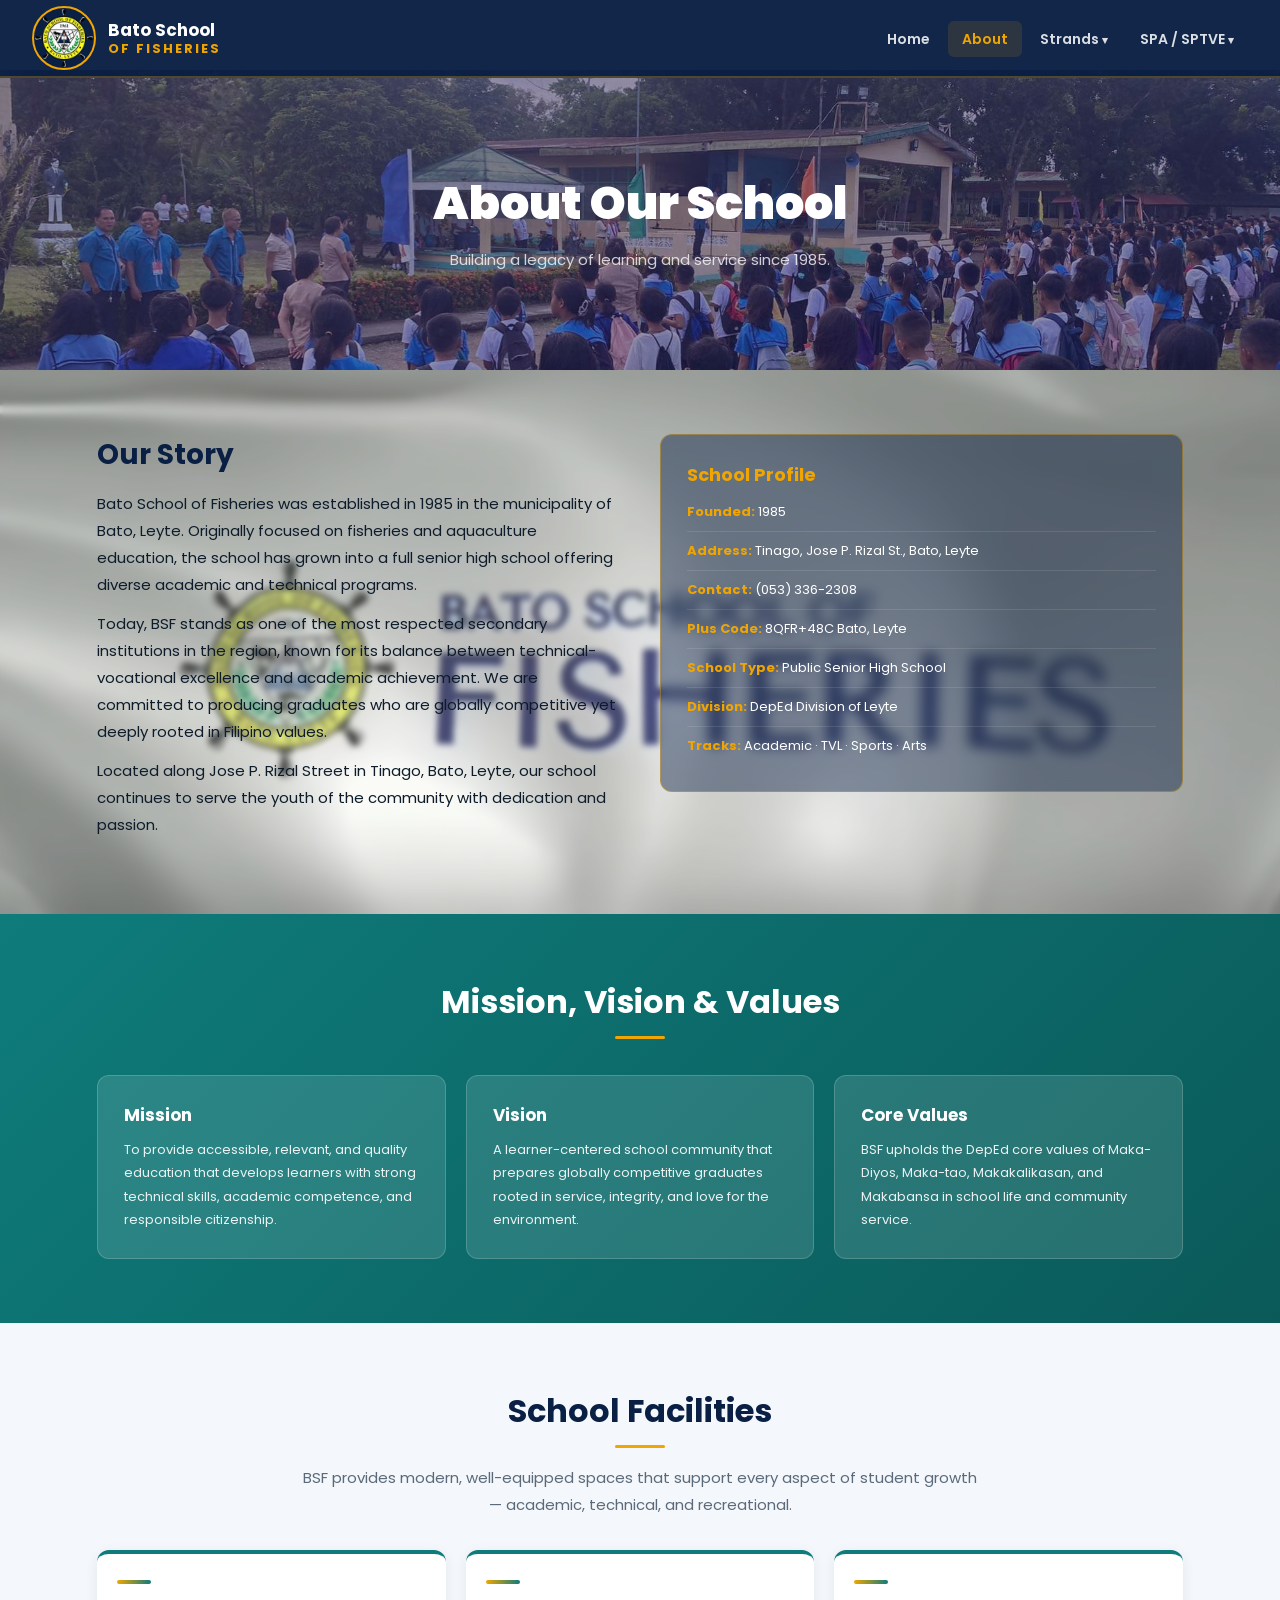
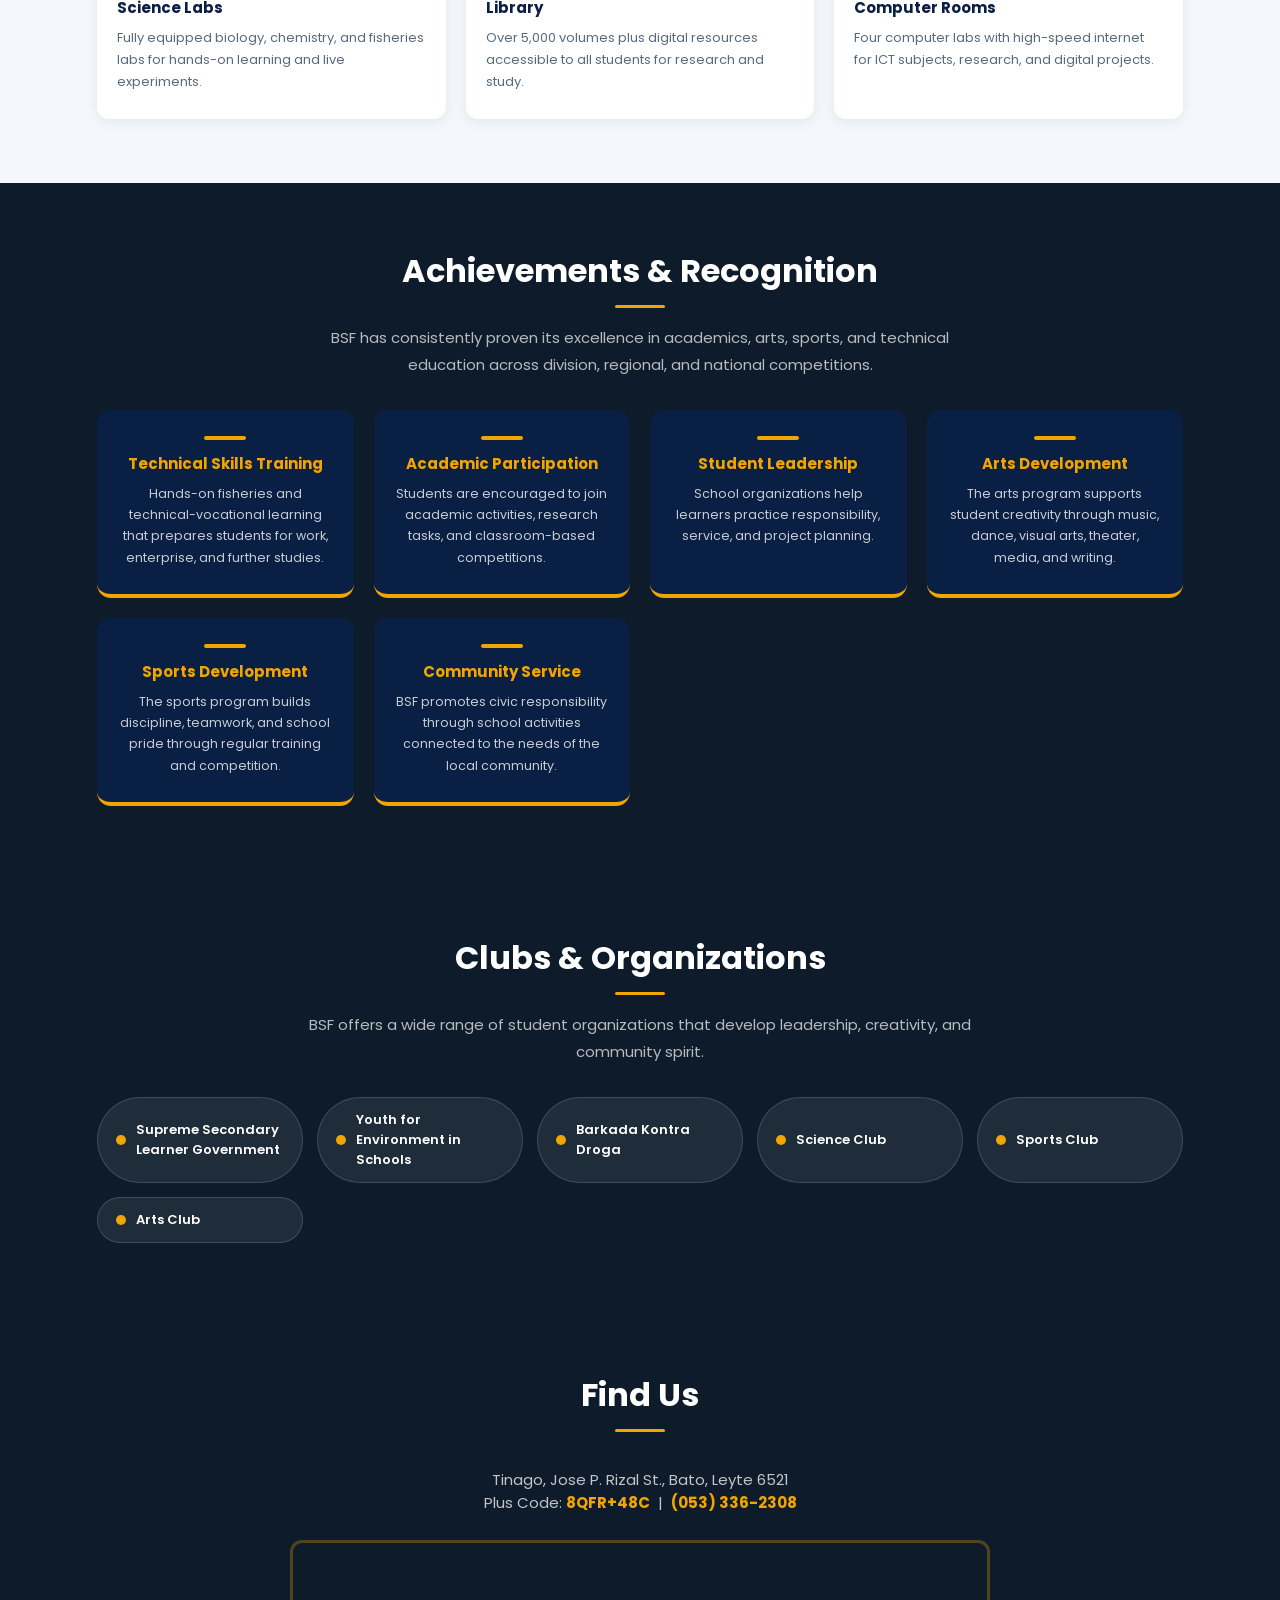
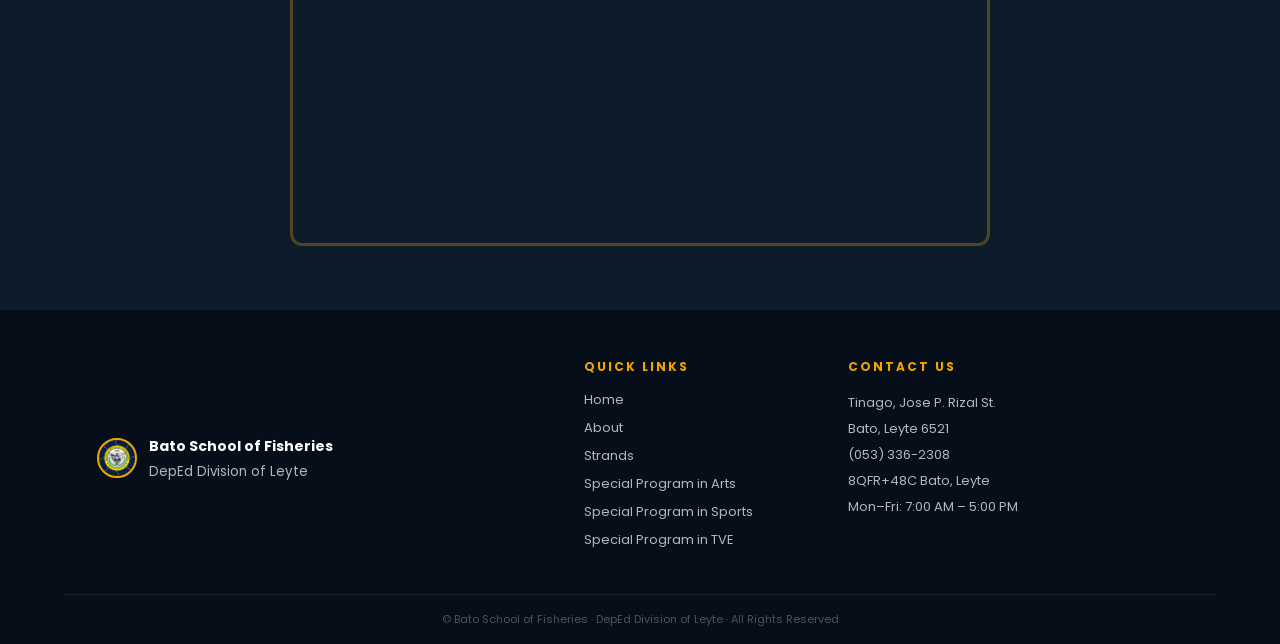
==== commit 8ac38350: "Updates & Changes" ====
--- a/about.html
+++ b/about.html
@@ -4,6 +4,13 @@
   <meta charset="UTF-8" />
   <meta name="viewport" content="width=device-width, initial-scale=1.0" />
   <title>About — Bato School of Fisheries</title>
+  <meta name="description" content="Learn about Bato School of Fisheries, its history, school profile, mission, vision, facilities, achievements, and student organizations." />
+  <meta name="theme-color" content="#0a1f44" />
+  <meta property="og:title" content="About Bato School of Fisheries" />
+  <meta property="og:description" content="Discover the history, values, facilities, and community of Bato School of Fisheries in Bato, Leyte." />
+  <meta property="og:image" content="Pictures/aboutlogo.jpg" />
+  <meta property="og:type" content="website" />
+  <link rel="icon" type="image/png" href="Pictures/bsflogoo.png" />
   <link rel="stylesheet" href="style.css" />
 </head>
 <body>
@@ -11,7 +18,7 @@
 <nav class="navbar">
   <a href="index.html" class="nav-brand">
     <div class="logo-circle">
-      <img src="Pictures/bsflogoo.png" alt="BSF Logo">
+      <img src="Pictures/bsflogoo.png" alt="BSF Logo" decoding="async">
     </div>
     <div class="school-name">
       <span class="top">Bato School</span>
@@ -39,7 +46,7 @@
       </div>
     </li>
     <li class="dropdown">
-      <a href="#" class="spa-btn">SPA / SPTVE</a>
+      <a href="Arts.html" class="programs-btn">SPA / SPTVE</a>
       <div class="dropdown-box">
         <span class="dropdown-label">Special Program in Arts</span>
         <a href="Arts.html">Special Program in Arts</a>
@@ -52,9 +59,9 @@
       </div>
     </li>
   </ul>
-  <div class="hamburger" id="hamburger">
+  <button class="hamburger" id="hamburger" type="button" aria-label="Open menu" aria-expanded="false" aria-controls="navMenu">
     <span></span><span></span><span></span>
-  </div>
+  </button>
 </nav>
 
 <div class="page-body">
@@ -69,9 +76,8 @@
   </div>
 
   <!-- OUR STORY -->
-  <section class="sec-light" style="background-image: url('Pictures/Bato School of Fisheries.jpg'); background-size: cover; background-position: center; position: relative;">
-    <div style="position:absolute; inset:0; backdrop-filter: blur(3px); background: rgba(255,255,255,0.26);"></div>
-    <div class="container" style="position:relative; z-index:1;">
+  <section class="sec-light school-photo-section">
+    <div class="container section-layer">
       <div class="two-col">
         <div class="about-text">
           <h2>Our Story</h2>
@@ -79,7 +85,7 @@
           <p>Today, BSF stands as one of the most respected secondary institutions in the region, known for its balance between technical-vocational excellence and academic achievement. We are committed to producing graduates who are globally competitive yet deeply rooted in Filipino values.</p>
           <p>Located along Jose P. Rizal Street in Tinago, Bato, Leyte, our school continues to serve the youth of the community with dedication and passion.</p>
         </div>
-        <div class="info-box" style="background: rgba(10,31,68,0.45); backdrop-filter: blur(6px); border: 1px solid rgba(240,165,0,0.4);">
+        <div class="info-box glass">
           <h3>School Profile</h3>
           <ul>
             <li><b>Founded:</b> 1985</li>
@@ -100,9 +106,9 @@
     <div class="container">
       <h2 class="sec-title white">Mission, Vision &amp; Values</h2>
       <div class="mvv">
-        <div class="mvv-card"><h3> Mission</h3><p>Description</p></div>
-        <div class="mvv-card"><h3> Vision</h3><p>Description</p></div>
-        <div class="mvv-card"><h3> Core Values</h3><p>Description</p></div>
+        <div class="mvv-card"><h3>Mission</h3><p>To provide accessible, relevant, and quality education that develops learners with strong technical skills, academic competence, and responsible citizenship.</p></div>
+        <div class="mvv-card"><h3>Vision</h3><p>A learner-centered school community that prepares globally competitive graduates rooted in service, integrity, and love for the environment.</p></div>
+        <div class="mvv-card"><h3>Core Values</h3><p>BSF upholds the DepEd core values of Maka-Diyos, Maka-tao, Makakalikasan, and Makabansa in school life and community service.</p></div>
       </div>
     </div>
   </section>
@@ -124,14 +130,14 @@
   <section class="sec-dark reveal">
     <div class="container">
       <h2 class="sec-title white">Achievements &amp; Recognition</h2>
-      <p class="sec-desc" style="color:rgba(255,255,255,0.7);">BSF has consistently proven its excellence in academics, arts, sports, and technical education across division, regional, and national competitions.</p>
+      <p class="sec-desc desc-on-dark">BSF has consistently proven its excellence in academics, arts, sports, and technical education across division, regional, and national competitions.</p>
       <div class="achieve-grid">
-        <div class="achieve-card reveal-card"><span class="achieve-icon"></span><h4>Title</h4><p>.</p></div>
-        <div class="achieve-card reveal-card"><span class="achieve-icon"></span><h4>Title</h4><p>.</p></div>
-        <div class="achieve-card reveal-card"><span class="achieve-icon"></span><h4>Title</h4><p>.</p></div>
-        <div class="achieve-card reveal-card"><span class="achieve-icon"></span><h4>Title</h4><p>.</p></div>
-        <div class="achieve-card reveal-card"><span class="achieve-icon"></span><h4>Title</h4><p>.</p></div>
-        <div class="achieve-card reveal-card"><span class="achieve-icon"></span><h4>Title</h4><p>.</p></div>
+        <div class="achieve-card reveal-card"><span class="achieve-icon"></span><h4>Technical Skills Training</h4><p>Hands-on fisheries and technical-vocational learning that prepares students for work, enterprise, and further studies.</p></div>
+        <div class="achieve-card reveal-card"><span class="achieve-icon"></span><h4>Academic Participation</h4><p>Students are encouraged to join academic activities, research tasks, and classroom-based competitions.</p></div>
+        <div class="achieve-card reveal-card"><span class="achieve-icon"></span><h4>Student Leadership</h4><p>School organizations help learners practice responsibility, service, and project planning.</p></div>
+        <div class="achieve-card reveal-card"><span class="achieve-icon"></span><h4>Arts Development</h4><p>The arts program supports student creativity through music, dance, visual arts, theater, media, and writing.</p></div>
+        <div class="achieve-card reveal-card"><span class="achieve-icon"></span><h4>Sports Development</h4><p>The sports program builds discipline, teamwork, and school pride through regular training and competition.</p></div>
+        <div class="achieve-card reveal-card"><span class="achieve-icon"></span><h4>Community Service</h4><p>BSF promotes civic responsibility through school activities connected to the needs of the local community.</p></div>
       </div>
     </div>
   </section>
@@ -140,30 +146,31 @@
   <section class="sec-dark reveal">
     <div class="container">
       <h2 class="sec-title white">Clubs &amp; Organizations</h2>
-      <p class="sec-desc" style="color:rgba(255,255,255,0.7);">BSF offers a wide range of student organizations that develop leadership, creativity, and community spirit.</p>
+      <p class="sec-desc desc-on-dark">BSF offers a wide range of student organizations that develop leadership, creativity, and community spirit.</p>
       <div class="clubs-grid">
-        <div class="club-pill reveal-card"><span></span>#</div>
-        <div class="club-pill reveal-card"><span></span>#</div>
-        <div class="club-pill reveal-card"><span></span>#</div>
-        <div class="club-pill reveal-card"><span></span>#</div>
-        <div class="club-pill reveal-card"><span></span>#</div>
-        <div class="club-pill reveal-card"><span></span>#</div>
+        <div class="club-pill reveal-card"><span></span>Supreme Secondary Learner Government</div>
+        <div class="club-pill reveal-card"><span></span>Youth for Environment in Schools</div>
+        <div class="club-pill reveal-card"><span></span>Barkada Kontra Droga</div>
+        <div class="club-pill reveal-card"><span></span>Science Club</div>
+        <div class="club-pill reveal-card"><span></span>Sports Club</div>
+        <div class="club-pill reveal-card"><span></span>Arts Club</div>
       </div>
     </div>
   </section>
 
   <!-- FIND US -->
   <section class="sec-dark">
-    <div class="container" style="text-align:center;">
+    <div class="container centered">
       <h2 class="sec-title white">Find Us</h2>
-      <p style="color:rgba(255,255,255,0.75); font-size:15px; margin-bottom:26px;">
+      <p class="find-us-text">
          Tinago, Jose P. Rizal St., Bato, Leyte 6521<br>
-         Plus Code: <strong style="color:var(--gold);">8QFR+48C</strong> &nbsp;|&nbsp;
-         <strong style="color:var(--gold);">(053) 336-2308</strong>
+         Plus Code: <strong class="text-gold">8QFR+48C</strong> &nbsp;|&nbsp;
+         <strong class="text-gold">(053) 336-2308</strong>
       </p>
-      <div style="border-radius:12px; overflow:hidden; max-width:700px; margin:0 auto; border:3px solid rgba(240,165,0,0.3);">
+      <div class="map-frame">
         <iframe src="https://maps.google.com/maps?q=8QFR%2B48C+Bato+Leyte&output=embed"
-          width="100%" height="300" style="border:0;" allowfullscreen="" loading="lazy"></iframe>
+          title="Bato School of Fisheries location map"
+          width="100%" height="300" allowfullscreen="" loading="lazy" referrerpolicy="no-referrer-when-downgrade"></iframe>
       </div>
     </div>
   </section>
@@ -173,10 +180,10 @@
 <footer class="footer">
   <div class="footer-grid">
     <div class="footer-brand footer-col">
-      <div class="logo-circle" style="width:40px;height:40px;">
-        <img src="Pictures/bsflogoo.png" alt="BSF Logo">
-      </div>
-      <div><strong style="color:white;font-size:14px;">Bato School of Fisheries</strong><br><small>DepEd Division of Leyte</small></div>
+      <div class="logo-circle logo-circle-small">
+        <img src="Pictures/bsflogoo.png" alt="BSF Logo" loading="lazy" decoding="async">
+      </div>
+      <div><strong class="footer-title">Bato School of Fisheries</strong><br><small>DepEd Division of Leyte</small></div>
     </div>
     <div class="footer-col">
       <h4>Quick Links</h4>
@@ -197,4 +204,4 @@
 
 <script src="script.js"></script>
 </body>
-</html>+</html>
--- a/style.css
+++ b/style.css
@@ -77,9 +77,18 @@
   white-space: nowrap;
 }
 .nav-menu a:hover,
-.nav-menu a.active {
+.nav-menu a.active,
+.nav-menu a:focus-visible {
   color: var(--gold);
   background: rgba(240,165,0,0.12);
+}
+.nav-menu a:focus-visible,
+.hamburger:focus-visible,
+.tab-btn:focus-visible,
+.btn-gold:focus-visible,
+.btn-outline:focus-visible {
+  outline: 3px solid rgba(240,165,0,0.75);
+  outline-offset: 3px;
 }
 
 
@@ -120,7 +129,11 @@
   border-left-color: var(--teal);
   color: var(--white);
 }
-.dropdown:hover .dropdown-box { display: block; }
+.dropdown:hover .dropdown-box,
+.dropdown:focus-within .dropdown-box,
+.dropdown.open .dropdown-box {
+  display: block;
+}
 
 .dropdown-label {
   display: block;
@@ -138,7 +151,16 @@
   margin: 4px 18px;
 }
 
-.hamburger { display: none; flex-direction: column; gap: 5px; cursor: pointer; }
+.hamburger {
+  display: none;
+  flex-direction: column;
+  gap: 5px;
+  cursor: pointer;
+  border: 0;
+  background: transparent;
+  padding: 8px;
+  border-radius: 6px;
+}
 .hamburger span {
   width: 24px; height: 2px;
   background: var(--white);
@@ -210,15 +232,15 @@
 .inner-hero-text p  { font-size: 15px; color: rgba(255,255,255,0.78); }
 
 .about-hero  { background-image: url('Pictures/aboutlogo.jpg'); }
-.strand-hero { background-image: url('Pictures/.jpg'); }
+.strand-hero { background-image: url('Pictures/SHSbg.jpg'); }
 .arts-hero   { background-image: url('Pictures/SPABG.jpg'); }
 .sports-hero { background-image: url('Pictures/SPSbg.jpg'); }
-.sptve-hero  { background-image: url('Pictures/SPTVEbg.jpg'); }
+.sptve-hero  { background-image: url('Pictures/SPTVE.BG.jpg'); }
 .arts-hero   .overlay { background: rgba(45,27,78,0.45); }
 .sports-hero .overlay { background: rgba(45,27,78,0.45); }
 .about-hero  .overlay { background: rgba(45,27,78,0.45); }
 .strand-hero .overlay { background: rgba(45,27,78,0.45); }
-.sptve-hero  .overlay { background: linear-gradient(120deg, rgba(10,60,98,0.82) 40%, rgba(14,124,123,0.5)); }
+.sptve-hero  .overlay { background: linear-gradient(120deg, rgba(10,60,98,0.45) 40%, rgba(14,124,123,0.25)); }
 
 
 /* ── SECTIONS ── */
@@ -255,6 +277,12 @@
 .card.dark { background: rgba(255,255,255,0.07); border-top-color: var(--gold); color: var(--white); }
 .card.teal { background: rgba(255,255,255,0.13); border-top-color: var(--white); color: var(--white); }
 .card-icon { font-size: 32px; margin-bottom: 12px; }
+.card-icon:empty {
+  width: 34px;
+  height: 4px;
+  border-radius: 999px;
+  background: linear-gradient(90deg, var(--gold), var(--teal));
+}
 .card h3   { font-size: 15px; font-weight: 700; margin-bottom: 8px; color: var(--navy); }
 .card.dark h3, .card.teal h3 { color: var(--gold); }
 .card p    { font-size: 13px; line-height: 1.7; color: var(--gray); }
@@ -281,6 +309,25 @@
 .about-text h2 { font-size: 28px; font-weight: 700; color: var(--navy); margin-bottom: 14px; }
 .about-text p  { font-size: 15px; color: var(--dark); line-height: 1.8; margin-bottom: 12px; }
 .info-box { background: var(--navy); border-radius: 12px; padding: 26px; color: var(--white); }
+.school-photo-section {
+  background-image: url('Pictures/Bato School of Fisheries.jpg');
+  background-size: cover;
+  background-position: center;
+  position: relative;
+}
+.school-photo-section::before {
+  content: '';
+  position: absolute;
+  inset: 0;
+  backdrop-filter: blur(3px);
+  background: rgba(255,255,255,0.26);
+}
+.section-layer { position: relative; z-index: 1; }
+.info-box.glass {
+  background: rgba(10,31,68,0.45);
+  backdrop-filter: blur(6px);
+  border: 1px solid rgba(240,165,0,0.4);
+}
 .info-box h3 { font-size: 18px; color: var(--gold); margin-bottom: 14px; }
 .info-box li { font-size: 13px; padding-bottom: 9px; margin-bottom: 9px; border-bottom: 1px solid rgba(255,255,255,0.1); }
 .info-box li:last-child { border-bottom: none; padding-bottom: 0; }
@@ -366,6 +413,14 @@
 }
 .achieve-card:hover { transform: translateY(-5px); box-shadow: 0 12px 30px rgba(0,0,0,0.18); }
 .achieve-icon { font-size: 36px; margin-bottom: 12px; display: block; }
+.achieve-icon:empty {
+  width: 42px;
+  height: 4px;
+  border-radius: 999px;
+  background: var(--gold);
+  margin-left: auto;
+  margin-right: auto;
+}
 .achieve-card h4 { font-size: 15px; font-weight: 700; color: var(--gold); margin-bottom: 8px; }
 .achieve-card p  { font-size: 12.5px; color: rgba(255,255,255,0.78); line-height: 1.7; }
 
@@ -391,6 +446,12 @@
 }
 .club-pill:hover { background: rgba(240,165,0,0.15); border-color: var(--gold); transform: translateY(-2px); }
 .club-pill span { font-size: 20px; flex-shrink: 0; }
+.club-pill span:empty {
+  width: 10px;
+  height: 10px;
+  border-radius: 50%;
+  background: var(--gold);
+}
 
 
 /* ── STRAND TABS ── */
@@ -437,32 +498,25 @@
 .h-item p  { font-size: 13px; color: var(--gray); line-height: 1.7; }
 
 
-/* ── VIDEO WRAPPER (FIXED & IMPROVED) ── */
+/* ── VIDEO WRAPPER ── */
 .video-wrapper {
-  position: relative;
-  width: 100%;
-  max-width: 650px;
+  max-width: 560px;
   margin: 0 auto;
-  aspect-ratio: 16 / 9;
   border: 2px solid var(--gold);
-  border-radius: 18px;
+  border-radius: 10px;
   overflow: hidden;
-  background: #000;
   box-shadow: 0 0 0 6px rgba(240, 165, 0, 0.15);
-  transition: box-shadow 0.3s ease, transform 0.3s ease;
-}
-
-.video-wrapper:hover {
-  box-shadow: 0 0 0 10px rgba(240, 165, 0, 0.25);
-  transform: scale(1.01);
-}
-
-.video-wrapper iframe,
-.video-wrapper video {
-  width: 100%;
-  height: 100%;
-  display: block;
-  border: none;
+  transition: box-shadow 0.3s ease;
+}
+.video-wrapper:hover { box-shadow: 0 0 0 8px rgba(240, 165, 0, 0.25); }
+.video-wrapper video { width: 100%; display: block; }
+.video-wrapper iframe { width: 100%; aspect-ratio: 16 / 9; display: block; }
+.video-note {
+  text-align: center;
+  color: rgba(255,255,255,0.75);
+  font-size: 15px;
+  margin-top: -20px;
+  margin-bottom: 36px;
 }
 
 
@@ -470,11 +524,54 @@
 .footer { background: #060e1a; color: rgba(255,255,255,0.7); padding: 48px 0 0; }
 .footer-grid { max-width: 1150px; margin: 0 auto; padding: 0 32px 36px; display: grid; grid-template-columns: 2fr 1fr 1.5fr; gap: 40px; border-bottom: 1px solid rgba(255,255,255,0.08); }
 .footer-brand { display: flex; align-items: center; gap: 12px; }
+.logo-circle-small { width: 40px; height: 40px; }
+.footer-title { color: var(--white); font-size: 14px; }
 .footer-col h4 { color: var(--gold); font-size: 12px; text-transform: uppercase; letter-spacing: 2px; margin-bottom: 14px; }
 .footer-col a  { display: block; font-size: 13px; margin-bottom: 8px; transition: color 0.2s ease, padding-left 0.2s ease; }
 .footer-col a:hover { color: var(--gold); padding-left: 4px; }
 .footer-col p  { font-size: 13px; line-height: 2; }
 .footer-bottom { text-align: center; padding: 16px; font-size: 11px; opacity: 0.4; }
+
+.text-gold { color: var(--gold); }
+.desc-on-dark { color: rgba(255,255,255,0.7); }
+.centered { text-align: center; }
+.narrow-820 { max-width: 820px; }
+.narrow-800 { max-width: 800px; }
+.intro-copy {
+  font-size: 16px;
+  color: rgba(255,255,255,0.88);
+  line-height: 1.9;
+  margin-bottom: 16px;
+}
+.intro-quote {
+  font-size: 15px;
+  color: var(--gold);
+  font-weight: 700;
+  font-style: italic;
+}
+.cta-copy {
+  font-size: 15px;
+  color: rgba(255,255,255,0.9);
+  line-height: 1.9;
+  margin-bottom: 26px;
+}
+.cards-spaced { margin-bottom: 28px; }
+.find-us-text {
+  color: rgba(255,255,255,0.75);
+  font-size: 15px;
+  margin-bottom: 26px;
+}
+.map-frame {
+  border-radius: 12px;
+  overflow: hidden;
+  max-width: 700px;
+  margin: 0 auto;
+  border: 3px solid rgba(240,165,0,0.3);
+}
+.map-frame iframe {
+  border: 0;
+  display: block;
+}
 
 
 /* ── FACILITY PHOTO BOXES ── */
@@ -496,6 +593,7 @@
 
 /* ── PHOTO SHOWCASE ── */
 .showcase-row { display: grid; grid-template-columns: 1fr 1fr; gap: 20px; }
+.stack-gap { margin-bottom: 20px; }
 .showcase-box { border-radius: 14px; overflow: hidden; box-shadow: 0 4px 18px rgba(0,0,0,0.10); background: var(--white); transition: transform 0.3s ease, box-shadow 0.3s ease; }
 .showcase-box:hover { transform: translateY(-5px); box-shadow: 0 12px 30px rgba(0,0,0,0.15); }
 .showcase-img { width: 100%; height: 280px; overflow: hidden; background: #e8edf3; position: relative; }
@@ -619,6 +717,7 @@
   .nav-menu.open { display: flex; }
   .hamburger { display: flex; }
   .dropdown-box { position: static; box-shadow: none; background: rgba(255,255,255,0.05); animation: none; }
+  .dropdown:not(.open):not(:focus-within):not(:hover) .dropdown-box { display: none; }
   .hero-content { padding: 40px 20px; }
   .container { padding: 0 18px; }
   .footer-grid { grid-template-columns: 1fr; }
@@ -627,4 +726,22 @@
   .tl-item, .tl-item.right { justify-content: flex-start; padding-left: 48px; padding-right: 0; transform: translateY(16px); }
   .tl-dot { left: 18px; }
   .tl-card { max-width: 100%; }
-}+}
+
+@media (prefers-reduced-motion: reduce) {
+  *,
+  *::before,
+  *::after {
+    animation-duration: 0.01ms !important;
+    animation-iteration-count: 1 !important;
+    scroll-behavior: auto !important;
+    transition-duration: 0.01ms !important;
+  }
+
+  .reveal,
+  .reveal-card,
+  .tl-item {
+    opacity: 1;
+    transform: none;
+  }
+}
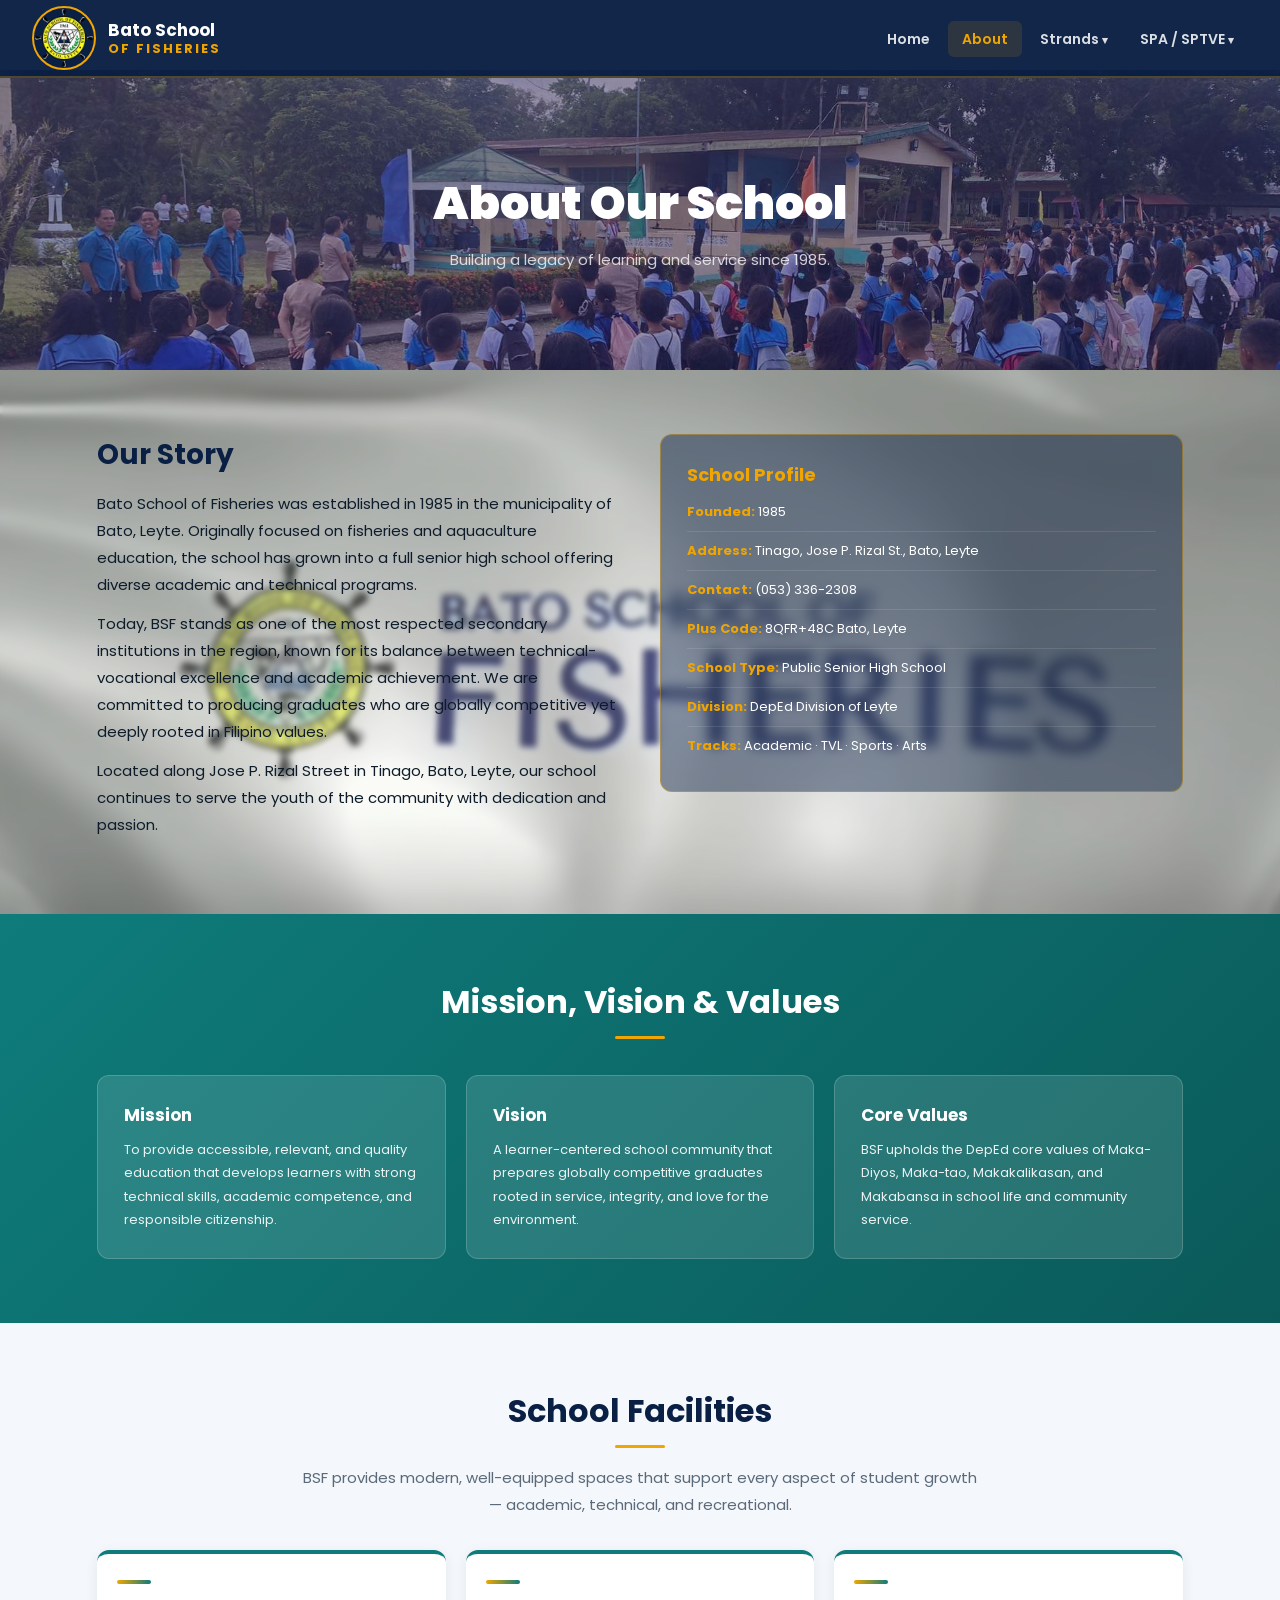
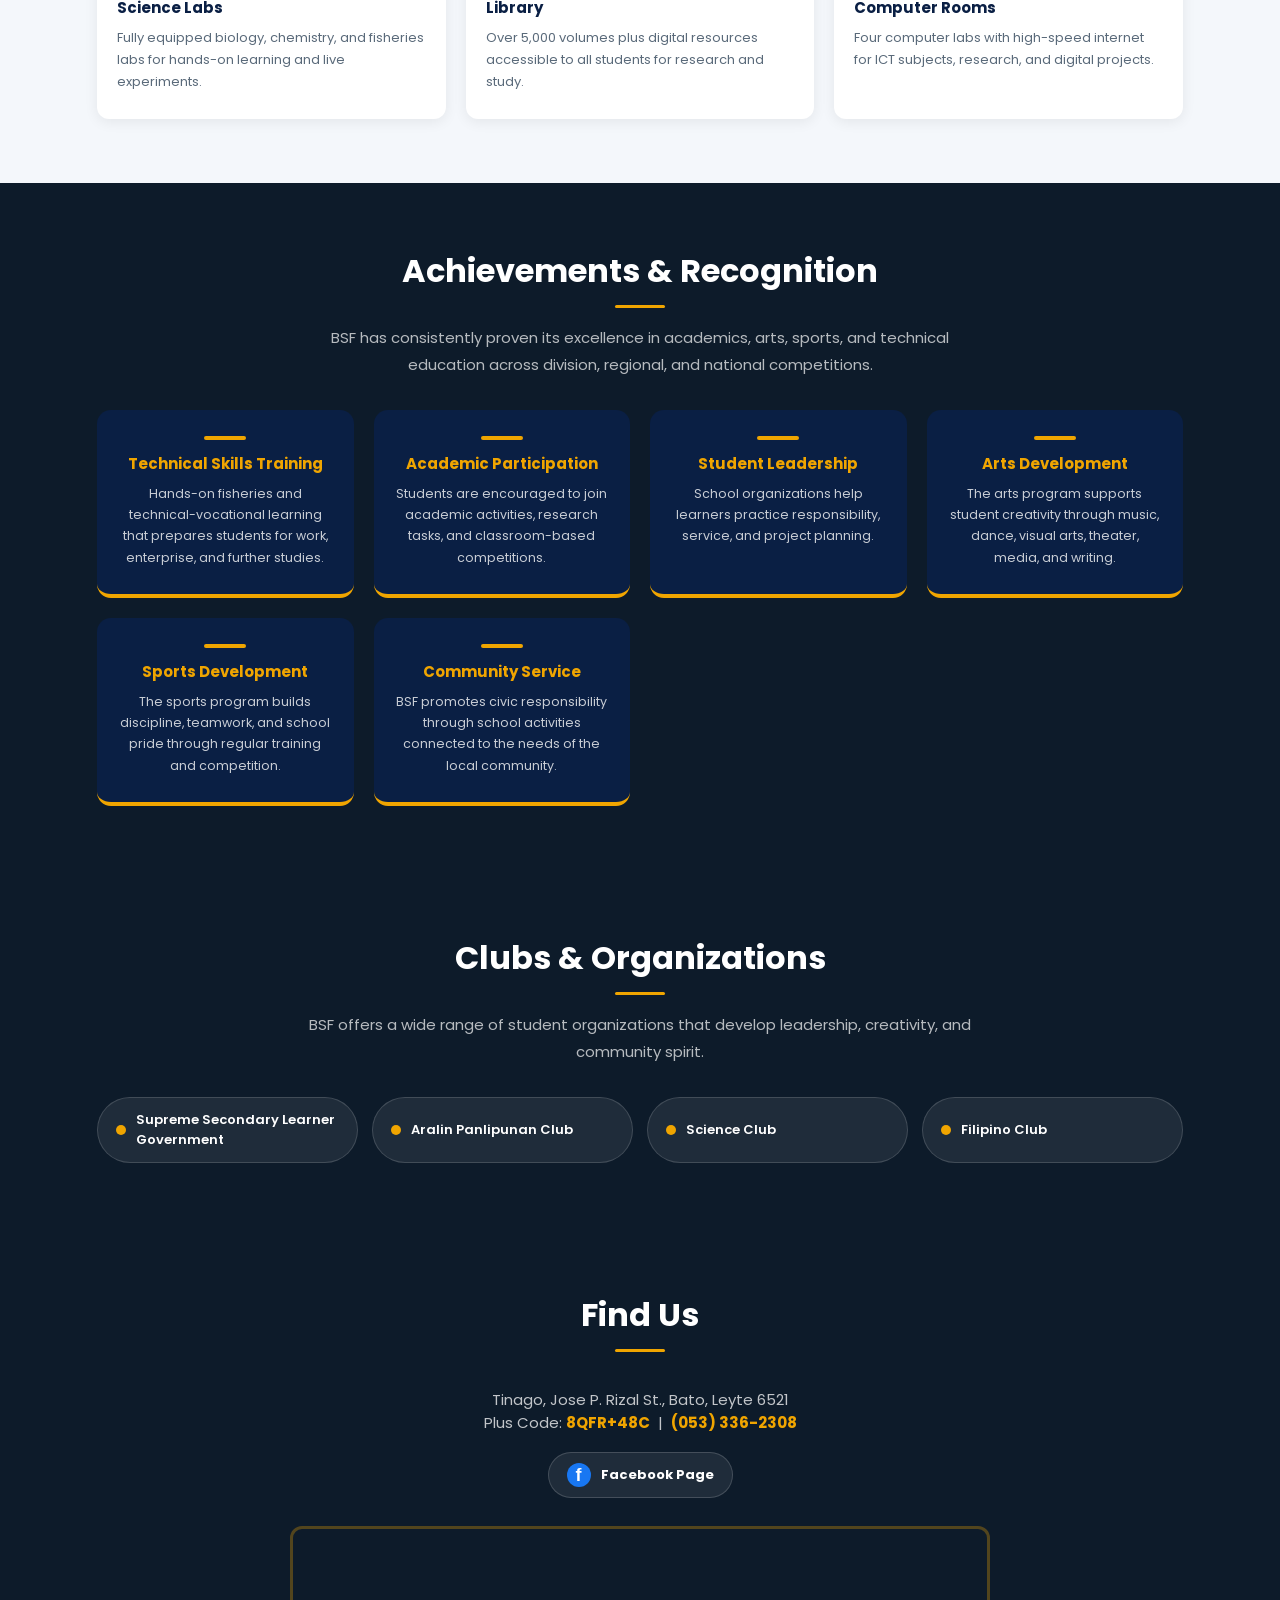
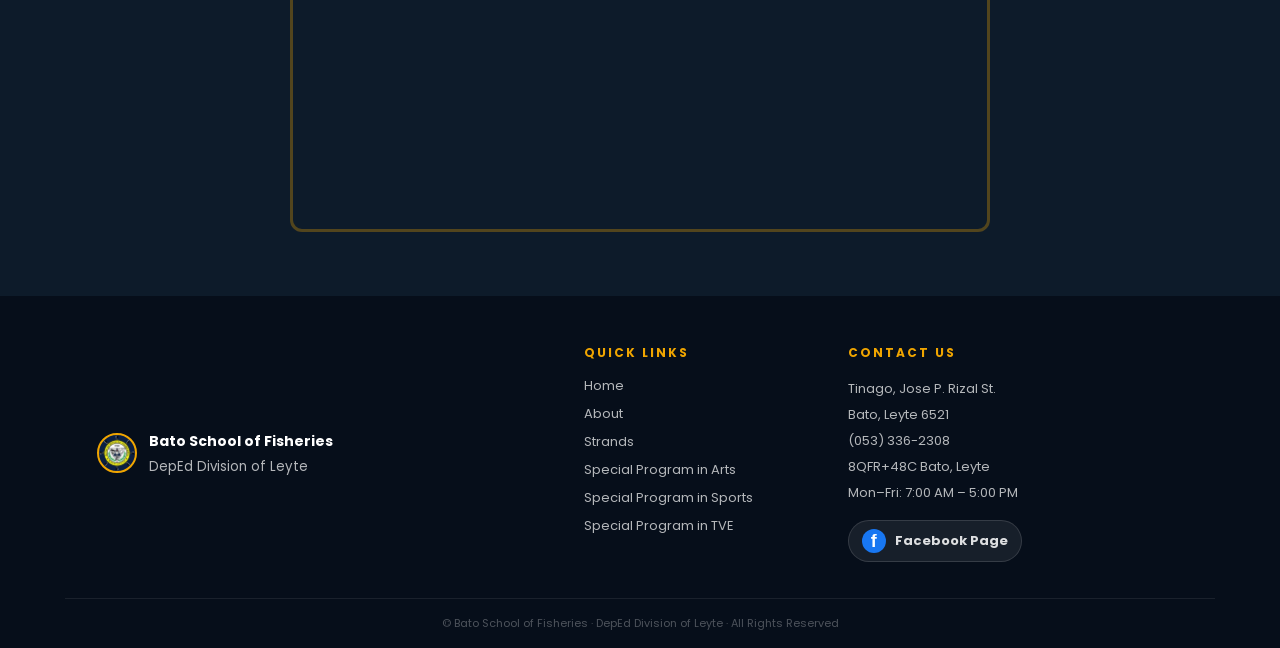
==== commit 59f3f7f2: "Updates: FB Social Media button across pages and Mobile nav fixes" ====
--- a/about.html
+++ b/about.html
@@ -149,11 +149,9 @@
       <p class="sec-desc desc-on-dark">BSF offers a wide range of student organizations that develop leadership, creativity, and community spirit.</p>
       <div class="clubs-grid">
         <div class="club-pill reveal-card"><span></span>Supreme Secondary Learner Government</div>
-        <div class="club-pill reveal-card"><span></span>Youth for Environment in Schools</div>
-        <div class="club-pill reveal-card"><span></span>Barkada Kontra Droga</div>
+        <div class="club-pill reveal-card"><span></span>Aralin Panlipunan Club</div>
         <div class="club-pill reveal-card"><span></span>Science Club</div>
-        <div class="club-pill reveal-card"><span></span>Sports Club</div>
-        <div class="club-pill reveal-card"><span></span>Arts Club</div>
+        <div class="club-pill reveal-card"><span></span>Filipino Club</div>
       </div>
     </div>
   </section>
@@ -167,6 +165,12 @@
          Plus Code: <strong class="text-gold">8QFR+48C</strong> &nbsp;|&nbsp;
          <strong class="text-gold">(053) 336-2308</strong>
       </p>
+      <div class="social-links" aria-label="School social media links">
+        <a class="social-btn" href="https://www.facebook.com/profile.php?id=100087659743858" target="_blank" rel="noopener noreferrer" aria-label="Visit Bato School of Fisheries on Facebook">
+          <span class="social-mark" aria-hidden="true">f</span>
+          <span>Facebook Page</span>
+        </a>
+      </div>
       <div class="map-frame">
         <iframe src="https://maps.google.com/maps?q=8QFR%2B48C+Bato+Leyte&output=embed"
           title="Bato School of Fisheries location map"
@@ -197,6 +201,12 @@
     <div class="footer-col">
       <h4>Contact Us</h4>
       <p> Tinago, Jose P. Rizal St.<br>Bato, Leyte 6521<br> (053) 336-2308<br> 8QFR+48C Bato, Leyte<br> Mon–Fri: 7:00 AM – 5:00 PM</p>
+      <div class="footer-socials" aria-label="School social media links">
+        <a class="footer-social-link" href="https://www.facebook.com/profile.php?id=100087659743858" target="_blank" rel="noopener noreferrer" aria-label="Visit Bato School of Fisheries on Facebook">
+          <span class="social-mark" aria-hidden="true">f</span>
+          <span>Facebook Page</span>
+        </a>
+      </div>
     </div>
   </div>
   <div class="footer-bottom">© Bato School of Fisheries · DepEd Division of Leyte · All Rights Reserved</div>
--- a/style.css
+++ b/style.css
@@ -86,7 +86,8 @@
 .hamburger:focus-visible,
 .tab-btn:focus-visible,
 .btn-gold:focus-visible,
-.btn-outline:focus-visible {
+.btn-outline:focus-visible,
+.footer-social-link:focus-visible {
   outline: 3px solid rgba(240,165,0,0.75);
   outline-offset: 3px;
 }
@@ -530,6 +531,26 @@
 .footer-col a  { display: block; font-size: 13px; margin-bottom: 8px; transition: color 0.2s ease, padding-left 0.2s ease; }
 .footer-col a:hover { color: var(--gold); padding-left: 4px; }
 .footer-col p  { font-size: 13px; line-height: 2; }
+.footer-socials { margin-top: 14px; }
+.footer-col a.footer-social-link {
+  display: inline-flex;
+  align-items: center;
+  gap: 9px;
+  width: fit-content;
+  margin-bottom: 0;
+  padding: 8px 13px;
+  border-radius: 999px;
+  background: rgba(255,255,255,0.07);
+  border: 1px solid rgba(255,255,255,0.13);
+  color: rgba(255,255,255,0.86);
+  font-weight: 700;
+}
+.footer-col a.footer-social-link:hover {
+  color: var(--white);
+  padding-left: 13px;
+  background: rgba(24,119,242,0.24);
+  border-color: #1877f2;
+}
 .footer-bottom { text-align: center; padding: 16px; font-size: 11px; opacity: 0.4; }
 
 .text-gold { color: var(--gold); }
@@ -560,6 +581,44 @@
   color: rgba(255,255,255,0.75);
   font-size: 15px;
   margin-bottom: 26px;
+}
+.social-links {
+  display: flex;
+  justify-content: center;
+  margin: -8px 0 28px;
+}
+.social-btn {
+  display: inline-flex;
+  align-items: center;
+  gap: 10px;
+  padding: 10px 18px;
+  border-radius: 999px;
+  background: rgba(255,255,255,0.08);
+  border: 1px solid rgba(255,255,255,0.16);
+  color: var(--white);
+  font-size: 13px;
+  font-weight: 700;
+  transition: background 0.25s ease, border-color 0.25s ease, transform 0.25s ease;
+}
+.social-btn:hover,
+.social-btn:focus-visible {
+  background: rgba(24,119,242,0.24);
+  border-color: #1877f2;
+  transform: translateY(-2px);
+}
+.social-mark {
+  display: inline-flex;
+  align-items: center;
+  justify-content: center;
+  width: 24px;
+  height: 24px;
+  border-radius: 50%;
+  background: #1877f2;
+  color: var(--white);
+  font-family: Arial, sans-serif;
+  font-size: 18px;
+  font-weight: 700;
+  line-height: 1;
 }
 .map-frame {
   border-radius: 12px;
@@ -713,11 +772,81 @@
 }
 @media (max-width: 700px) {
   .navbar { padding: 0 18px; }
-  .nav-menu { display: none; position: fixed; top: 70px; left: 0; right: 0; flex-direction: column; align-items: flex-start; background: var(--navy); padding: 16px; border-bottom: 2px solid rgba(240,165,0,0.2); gap: 2px; z-index: 998; animation: dropdownFade 0.25s ease; }
+  .nav-menu {
+    display: none;
+    position: fixed;
+    top: 70px;
+    left: 0;
+    right: 0;
+    flex-direction: column;
+    align-items: stretch;
+    background: var(--navy);
+    padding: 12px;
+    border-bottom: 2px solid rgba(240,165,0,0.2);
+    gap: 6px;
+    z-index: 998;
+    max-height: calc(100vh - 70px);
+    overflow-y: auto;
+    overscroll-behavior: contain;
+    animation: dropdownFade 0.25s ease;
+  }
   .nav-menu.open { display: flex; }
+  .nav-menu li,
+  .dropdown {
+    width: 100%;
+  }
+  .nav-menu a {
+    display: flex;
+    align-items: center;
+    justify-content: space-between;
+    width: 100%;
+    padding: 12px 14px;
+    white-space: normal;
+  }
   .hamburger { display: flex; }
-  .dropdown-box { position: static; box-shadow: none; background: rgba(255,255,255,0.05); animation: none; }
-  .dropdown:not(.open):not(:focus-within):not(:hover) .dropdown-box { display: none; }
+  .dropdown > a::after {
+    content: '▾';
+    margin-left: 12px;
+    transition: transform 0.25s ease;
+  }
+  .dropdown.open > a::after,
+  .dropdown:focus-within > a::after {
+    transform: rotate(180deg);
+  }
+  .dropdown-box {
+    display: block;
+    position: static;
+    width: 100%;
+    min-width: 0;
+    max-height: 0;
+    margin-top: 0;
+    opacity: 0;
+    overflow: hidden;
+    box-shadow: none;
+    background: rgba(255,255,255,0.05);
+    border: 0;
+    border-radius: 8px;
+    animation: none;
+    transition: max-height 0.3s ease, opacity 0.22s ease, margin-top 0.22s ease, border-color 0.22s ease;
+  }
+  .dropdown.open .dropdown-box,
+  .dropdown:focus-within .dropdown-box {
+    max-height: 620px;
+    margin-top: 6px;
+    opacity: 1;
+    border: 1px solid rgba(240,165,0,0.14);
+  }
+  .dropdown-box a {
+    padding: 10px 14px 10px 22px;
+    font-size: 13px;
+    border-left-width: 2px;
+  }
+  .dropdown-label {
+    padding: 10px 14px 4px 22px;
+  }
+  .dropdown-divider {
+    margin: 5px 14px;
+  }
   .hero-content { padding: 40px 20px; }
   .container { padding: 0 18px; }
   .footer-grid { grid-template-columns: 1fr; }
